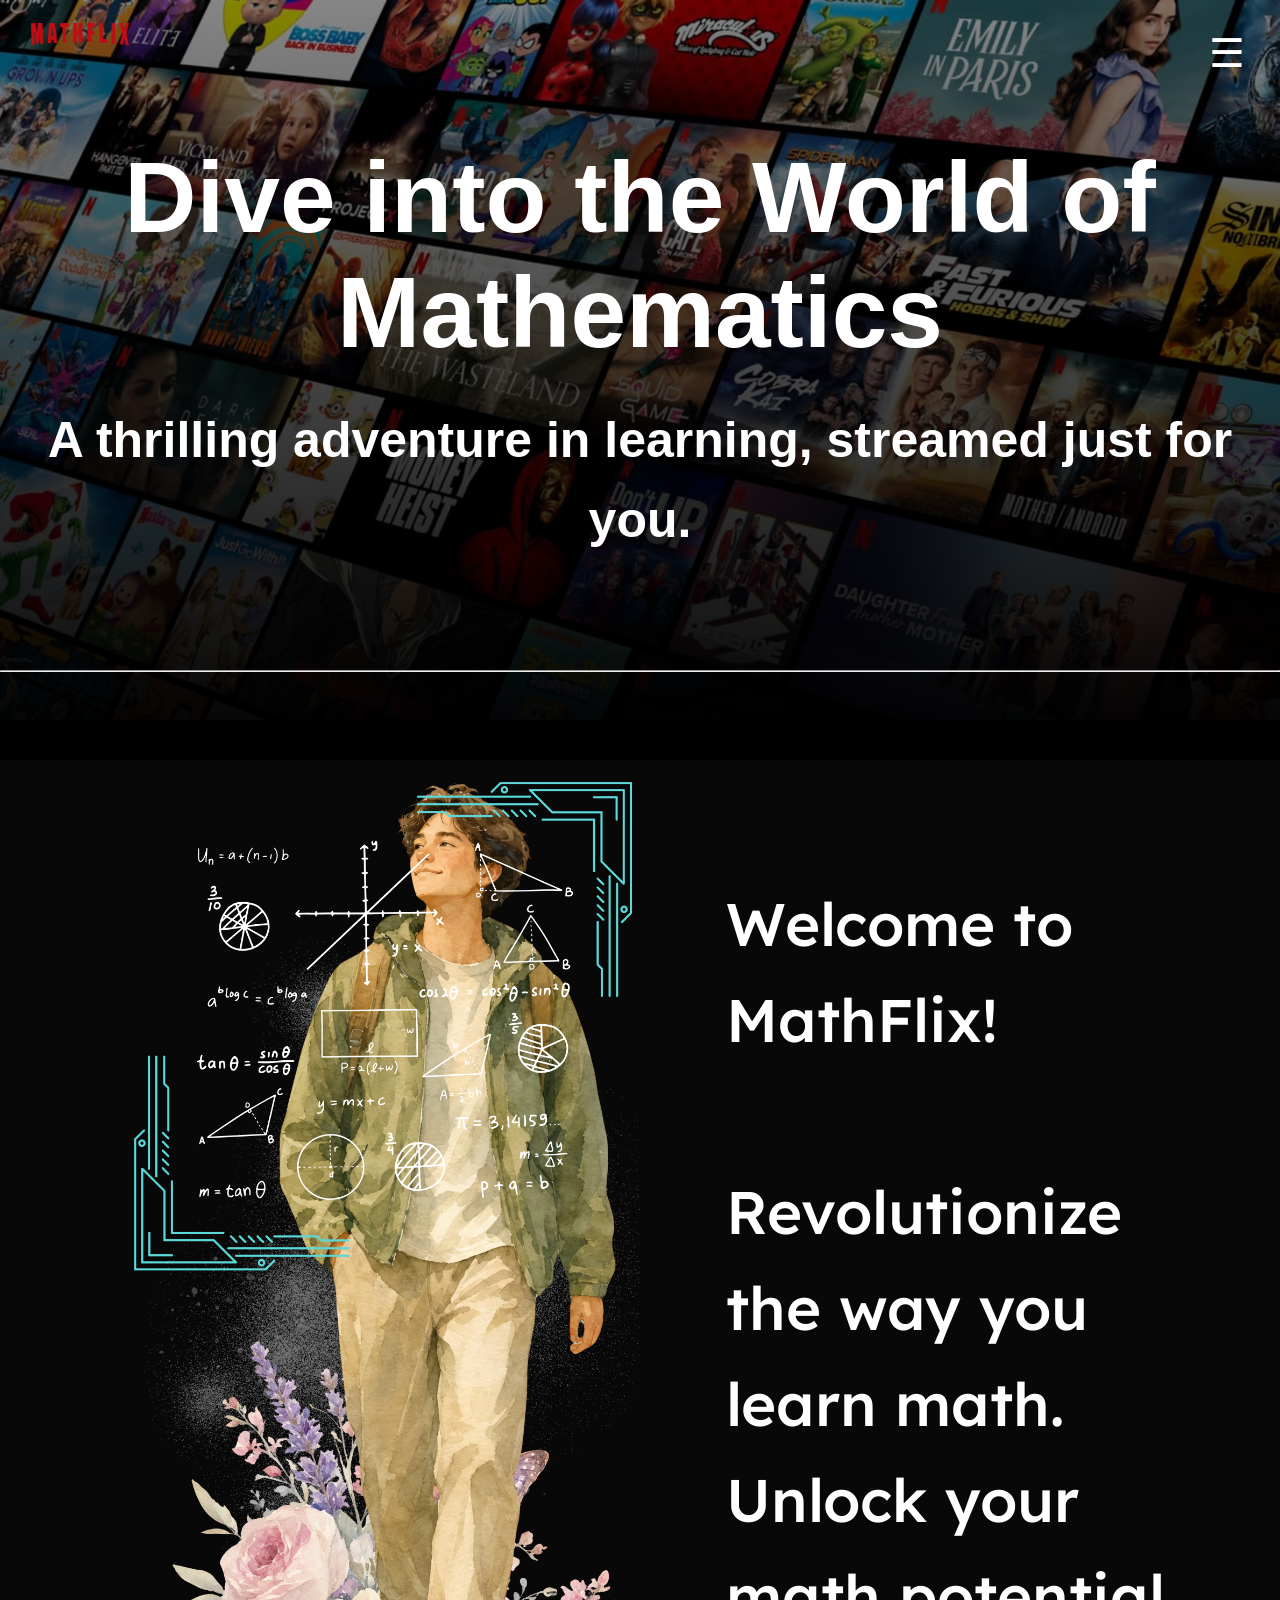
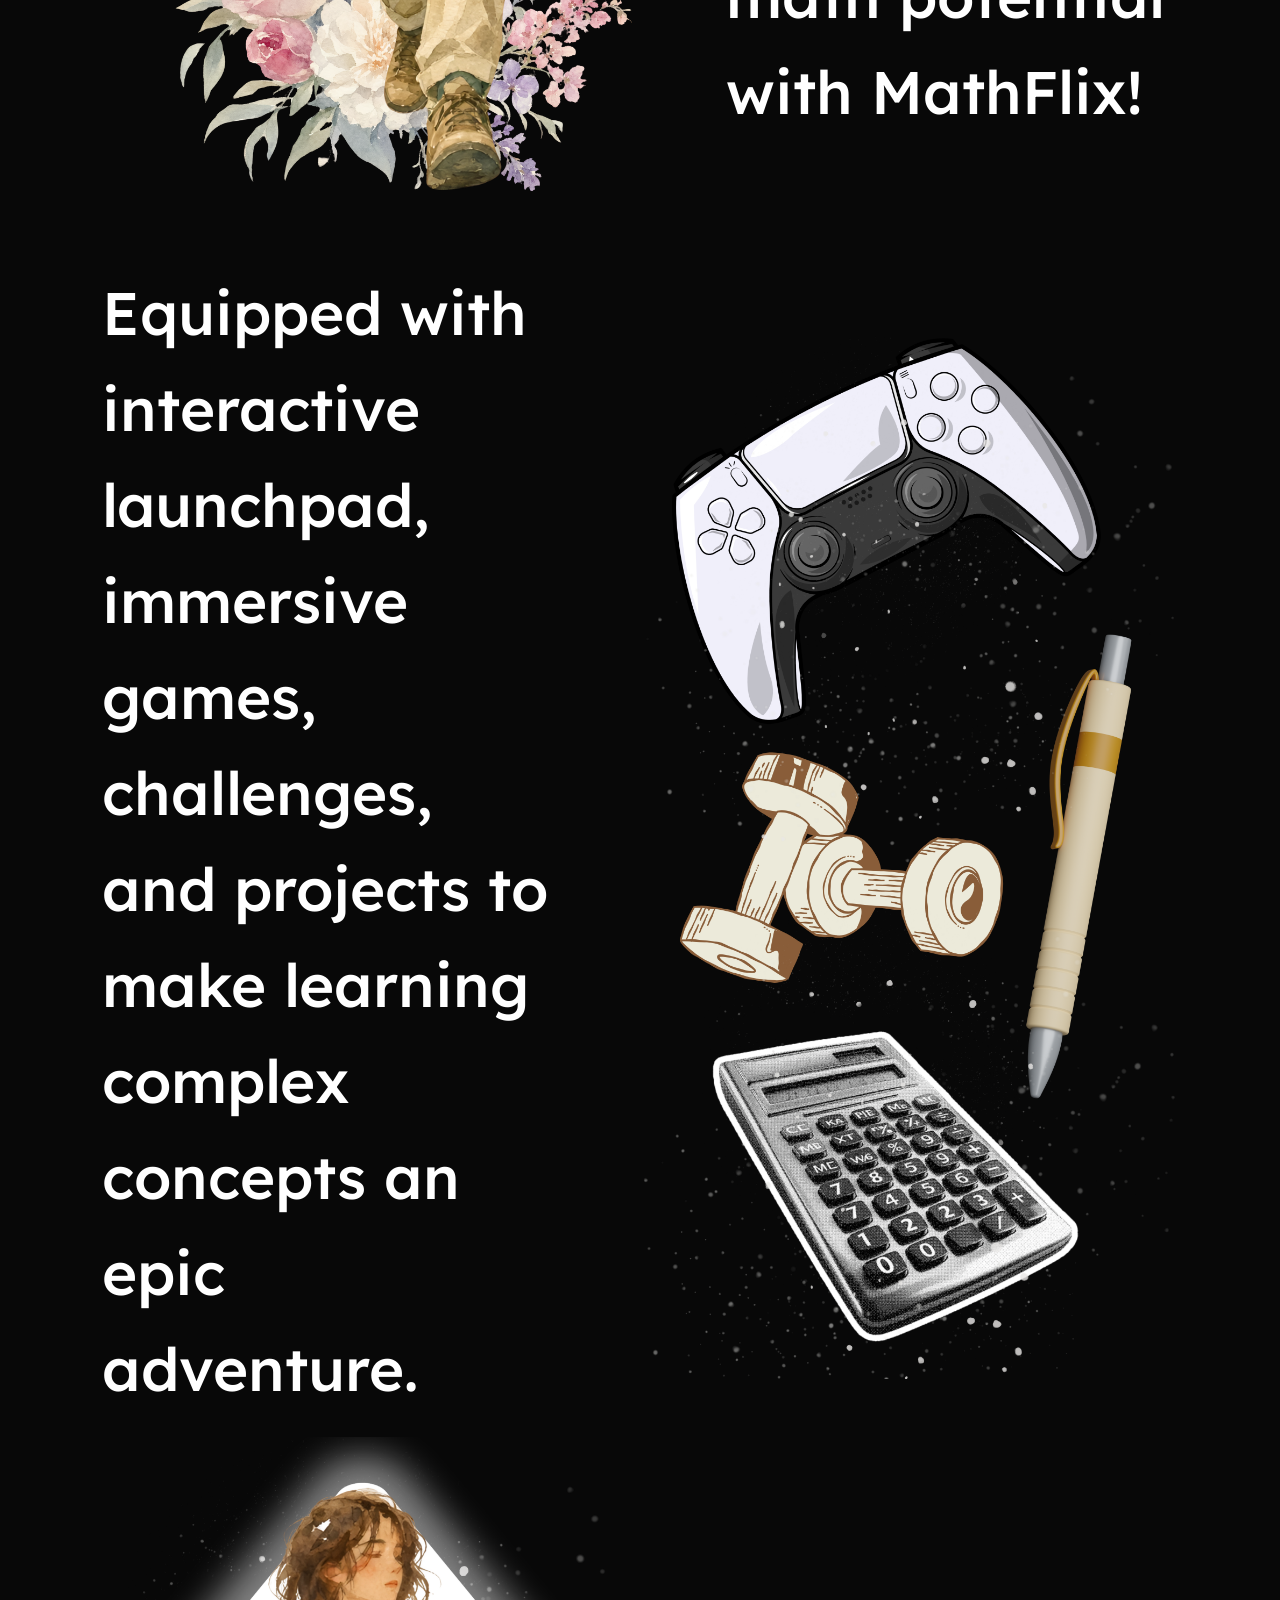
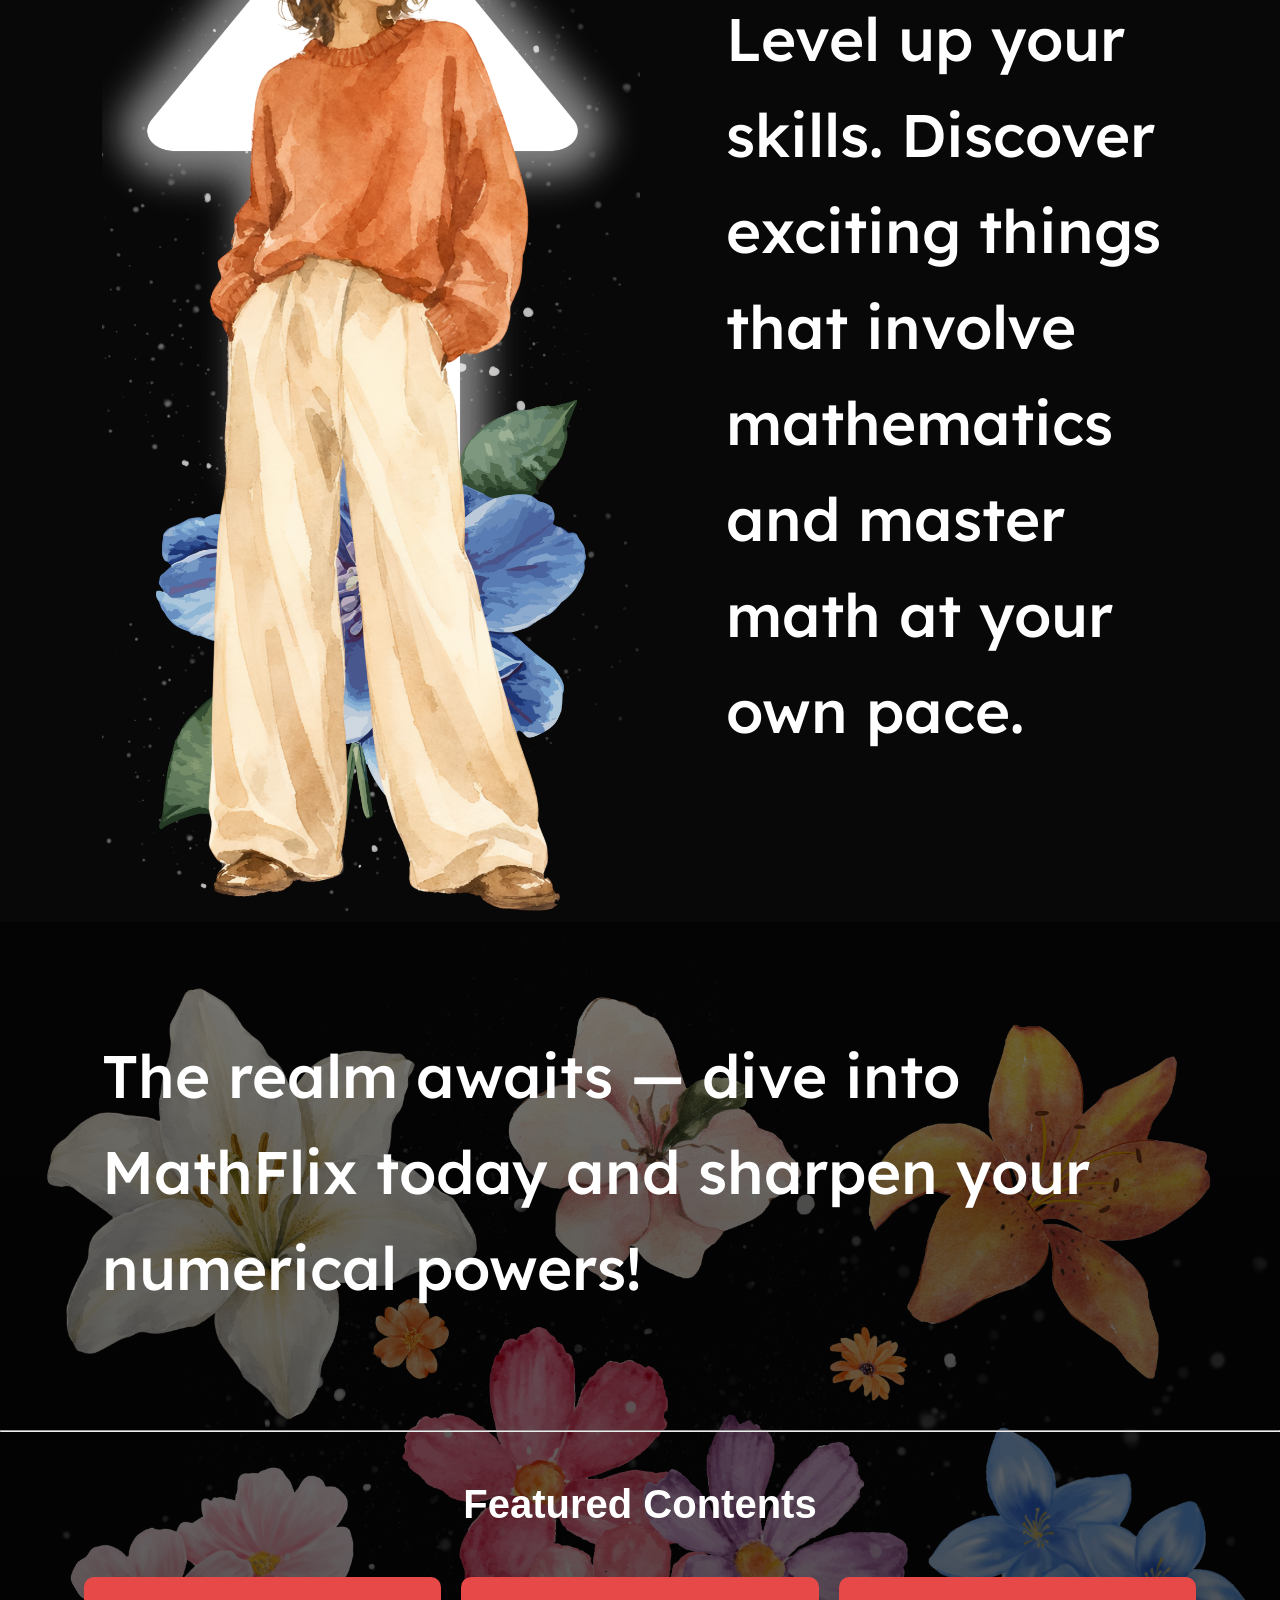
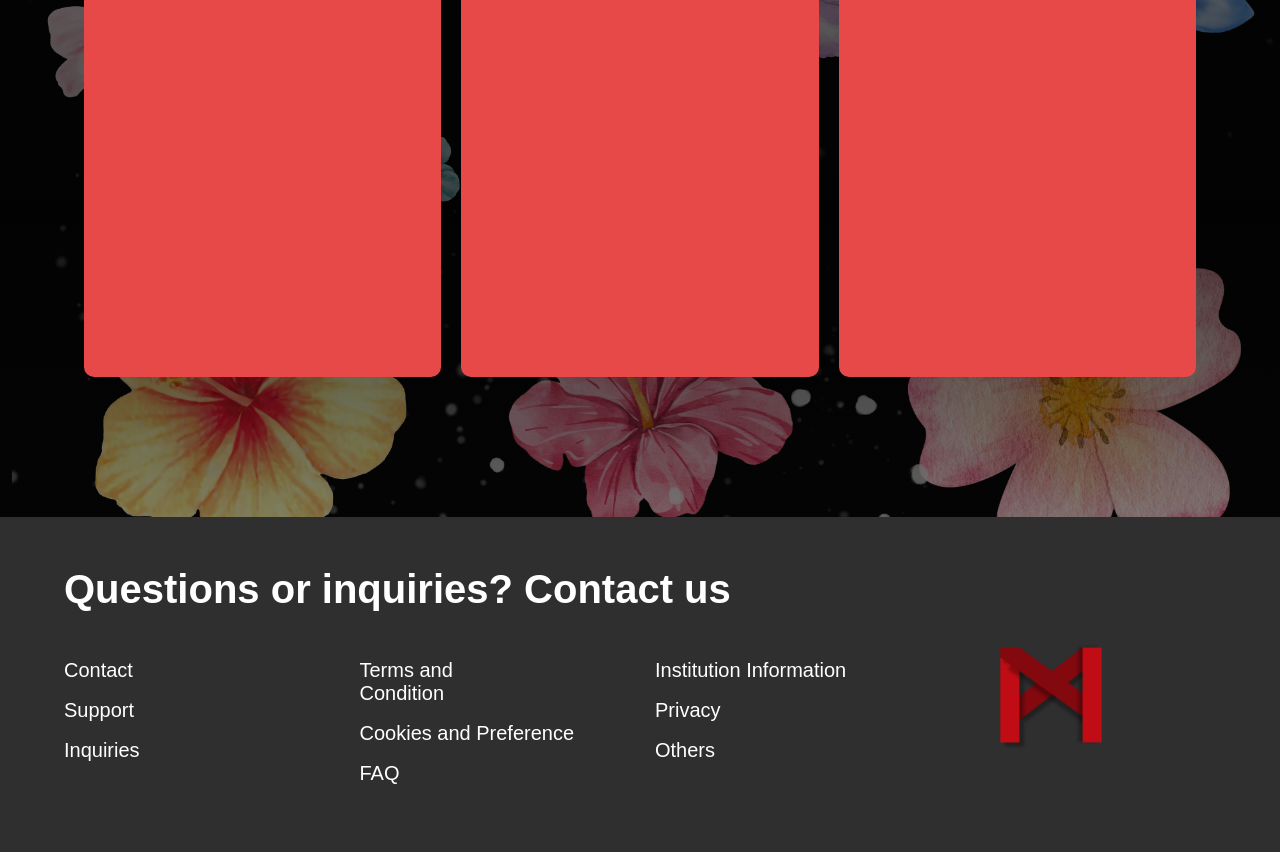
==== index.html @ 94549866 "Initial MathFlix website" ====
<!DOCTYPE html>
<html lang="en">

<head>
    <meta charset="UTF-8">
    <meta name="viewport" content="width=device-width, initial-scale=1.0">

    <link rel="stylesheet" href="index.css">
    <link rel="icon" type="image/png" href="favicon.png">

    <!-- Fonts -->
    <link href="https://fonts.googleapis.com/css2?family=Bebas+Neue&display=swap" rel="stylesheet">
    <link href="https://fonts.googleapis.com/css2?family=Lexend+Deca:wght@100..900&display=swap" rel="stylesheet">
    <title>MathFlix - Home</title>
</head>

<body>
    <section id="f1">
        <img id="logo" src="logo 2.png" alt="MathFlix Logo">
        <a href="#" id="menuButton">☰</a>
        <nav id="nav1">
            <ul>
                <li class="but1"><a class="a1" href="index.html">Home</a></li>
                <li class="but1"><a class="a1" href="catalog.html">Catalog</a></li>
                <li class="but1"><a class="a1" href="activity.html">Activities</a></li>
                <li class="but1"><a class="a1" href="games.html">Games</a></li>
                <li class="but1"><a class="a1" href="settings.html">Settings</a></li>
                <li class="but1"><a class="a1" href="about.html">About</a></li>
            </ul>
        </nav>

        <h2>Dive into the World of Mathematics</h2>
        <h4>
            A thrilling adventure in learning, streamed just for you.
        </h4>
        <br>
        <br>
        <br>
        <br>
        <hr>
    </section>
    <section id="introduction">

        <div class="intro-section intro-left">
            <div class="intro-image">
                <img src="h1.png" alt="Learning mathematics">
            </div>
            <div class="intro-text">
                <p class="p1">
                    Welcome to MathFlix!<br><br>
                    Revolutionize the way you learn math.
                    Unlock your math potential with MathFlix!
                </p>
            </div>
        </div>
        <div class="intro-section intro-right">
            <div class="intro-image">
                <img src="h2.png" alt="Interactive mathematics learning">
            </div>
            <div class="intro-text">
                <p class="p2">
                    Equipped with interactive launchpad,
                    immersive games, challenges, and projects to make
                    learning complex concepts an epic adventure.
                </p>
            </div>
        </div>
        <div class="intro-section intro-left">
            <div class="intro-image">
                <img src="h3.png" alt="Mathematics skills">
            </div>

            <div class="intro-text">
                <p class="p3">
                    Level up your skills. Discover exciting things that involve mathematics and master math
                    at your own pace.
                </p>
            </div>
        </div>
        <section id="lower">
        <div class="intro-section intro-right">
            <div class="intro-text">
                <p class="p4">
                    The realm awaits — dive into MathFlix today
                    and sharpen your numerical powers!
                </p>
            </div>
        </div>
    <hr>
    <section id="featured">
        <h2>Featured Contents</h2>
            <div class="featured-container">
                <div class="featured-card">
                    <div class="featured-image"></div>
                    <h3></h3>
                    <p></p>
                </div>
                <div class="featured-card">
                    <div class="featured-image"></div>
                    <h3></h3>
                    <p></p>
                </div>
                <div class="featured-card">
                    <div class="featured-image"></div>
                    <h3></h3>
                    <p></p>
                </div>
            </div>
        </section>
    </section>
    <section id="end">
        <div id="endpart">
            <h3>
                Questions or inquiries? Contact us
            </h3>
            <div class="e1">
                <ul>
                    <li>Contact</li>
                    <li>Support</li>
                    <li>Inquiries</li>
                </ul>
            </div>
            <div class="e2">
                <ul>
                    <li>Terms and <br>Condition</li>
                    <li>Cookies and Preference</li>
                    <li>FAQ</li>
                </ul>
            </div>
            <div class="e3">
                <ul>
                    <li>Institution Information</li>
                    <li>Privacy</li>
                    <li>Others</li>
                </ul>
            </div>
            <div class="e4">
                <img id="logoend" src="logo.png" alt="MathFlix Logo">
            </div>
        </div>
    </section>
    <script src="index.js"></script>
    </body>
</html>
---- index.css ----
body {
    margin: 0;
    padding:0;
    background: linear-gradient(
        to bottom,
        #080808,
        #000000
    );
}

#menuButton {
    position: fixed;
    top: 20px;
    right: 20px;

    z-index: 1000;

    font-size: 40px;
    text-decoration: none;

    padding: 10px 15px;
    border-radius: 8px;
    color: white;
    transition:0.1s ease-out;
}

#menuButton:hover {
    transform: scale(1.2);
    text-shadow: 0px 0px 10px rgba(231, 73, 73);
    cursor: pointer;
}

#nav1 {
    font-family: "inter", sans-serif;
    font-weight: bolder;
    font-size:20px;
    position: fixed;
    top: 0;
    right: 0;
    width: 350px;
    height: 100vh;
    background-color: rgb(15, 7, 131);

    transform: translateX(100%);
    transition: transform 0.2s ease-in-out;
}

#nav1.open {
    transform: translateX(0);
}

#nav1 ul {
    margin: 0;
    padding: 0;
    list-style: none;
    position: absolute;
    top: 80px;
    width: 100%;
}

#nav1 li {
    display:block;
}

#nav1 .a1 {
    display: block;
    padding: 15px 25px;
    margin-top:20px;

    color: white;
    text-decoration: none;

    transition: 0.2s;
}

#nav1 .a1:hover {
    background-color: rgb(121, 161, 221);
    color: white;
    cursor: pointer;
}

#f1 {
    margin: 0;
    background-image: 
        linear-gradient(rgba(0, 0, 0, 0.3), rgba(0, 0, 0, 1.0)),
        url("bg.png");

    background-size: 100% auto;
    background-position: center top;
    background-repeat: no-repeat;

    padding-bottom: 80px;
}

#logo {
    position: fixed;
    top: 20px;
    left: 30px;

    margin: 0;

    color: white;
    font-family: "Bebas Neue", sans-serif;
    font-size: 32px;
    font-weight: bold;

    letter-spacing: 5px;
    font-weight: normal;

    z-index: 1000;

    width:100px;
    height:30px;
}

#f1 h2 {
    margin: 0;
    padding-top: 140px;

    text-align: center;

    font-family: "Inter", sans-serif;
    color: white;
    font-size: 100px;
    font-weight: bold;
}

#f1 h4 {
    max-width: 1600px;
    margin: 20px auto;
    font-family: "Inter", sans-serif;
    text-align: center;

    color: white;
    font-size: 50px;
    line-height: 1.6;
    padding:10px;
    border-radius:10px;
}

#introduction {
    background: #080808;
    padding: 0;
}

.intro-section {
    width: 100%;
    min-height: 500px;

    margin: 0;
    padding: 10px 8%;

    display: flex;
    align-items: center;
    gap: 8%;

    box-sizing: border-box;
}

.intro-image {
    width: 50%;

    display:flex;
    justify-content:center;
    align-items:center;
    flex-shrink:0;
}

.intro-image img {
    max-width: 100%;
    max-height: 80%;

    width:auto;
    height:auto;

    display: block;
}

.intro-text {
    width: 100%;
}

.intro-text p {
    margin: 0;
    font-family: "lexend deca", sans-serif;
    color: white;
    font-size: 60px;
    font-weight: 500;
    line-height: 1.6;
}

.intro-right {
    flex-direction: row-reverse;
}

#m2 {
    padding: 100px 8%;
    background: #080808;
}

#lower {
    margin: 0;
    padding: 0 0 100px;

    background-image:
        linear-gradient(
            to bottom,
            rgba(0, 0, 0, 0.5) 0%,
            rgba(0, 0, 0, 0.6) 25%,
            rgba(0, 0, 0, 0.6) 50%,
            rgba(0, 0, 0, 0.7) 75%,
            rgba(0, 0, 0, 0.5) 100%
        ),
        url("bghome.png");
    background-size: cover;
    background-position: center top;
    background-repeat: no-repeat;
}

#featured {
    width: 90%;
    height: auto;
    margin: 40px auto;
}

#featured h2 {
    position:relative;
    top:10px;
    margin: 20px;
    font-family: "Inter", sans-serif;
    color: white;
    text-align: center;
    font-size: 40px;
    padding-bottom:20px;
    z-index:500;
}

.featured-container {
    display: flex;
    gap: 20px;
    margin-top:40px;
    padding: 0 20px;
}

.featured-card {
    flex: 1;
    min-height: 400px;
    border-radius: 10px;

    background-color: rgba(231, 73, 73);
    transition: 0.1s ease-in-out;
    padding: 0;
}

.featured-card:hover {
    box-shadow:0px 0px 10px #fd4235;
    transform: scale(1.02);
    cursor: pointer;
}

#end {
    background-color: #302f2f;
    color: white;
    padding: 50px 0;
    margin-top:0;
}

#endpart {
    width: 90%;
    margin: 0 auto;

    display: grid;
    grid-template-columns: repeat(4, 1fr);
    gap: 30px;
}

#endpart h3 {
    grid-column: 1 / -1;
    margin: 0;
    
    font-family: "Inter", sans-serif;
    font-size: 40px;
    font-weight: bold;
}

#endpart ul{
    list-style: none;
    margin: 0;
    padding: 0;
    font-family: "Inter", sans-serif;
    font-size:20px;
}

#endpart li {
    margin:17px auto;
}

#endpart li:hover{
    color:blue;
    cursor: pointer;
}

#logoend {
    width:200px;
    padding:0;
}
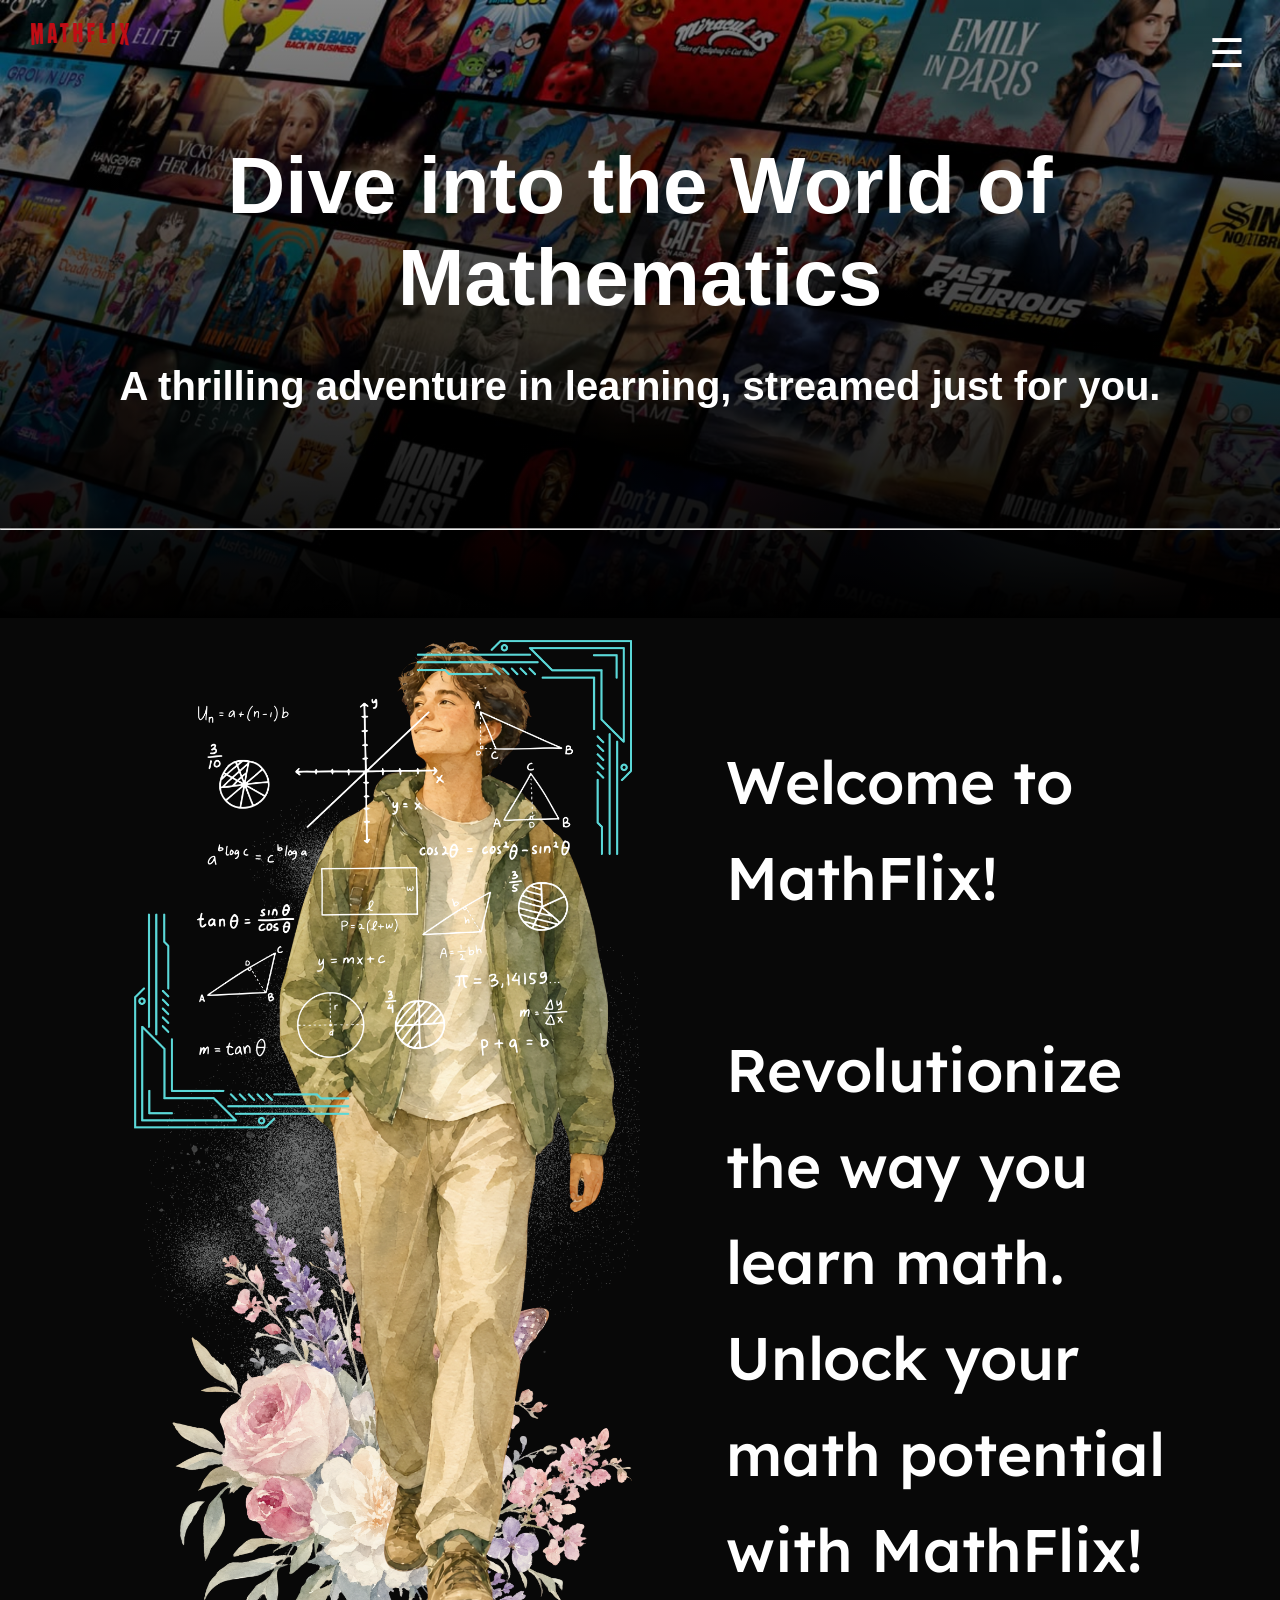
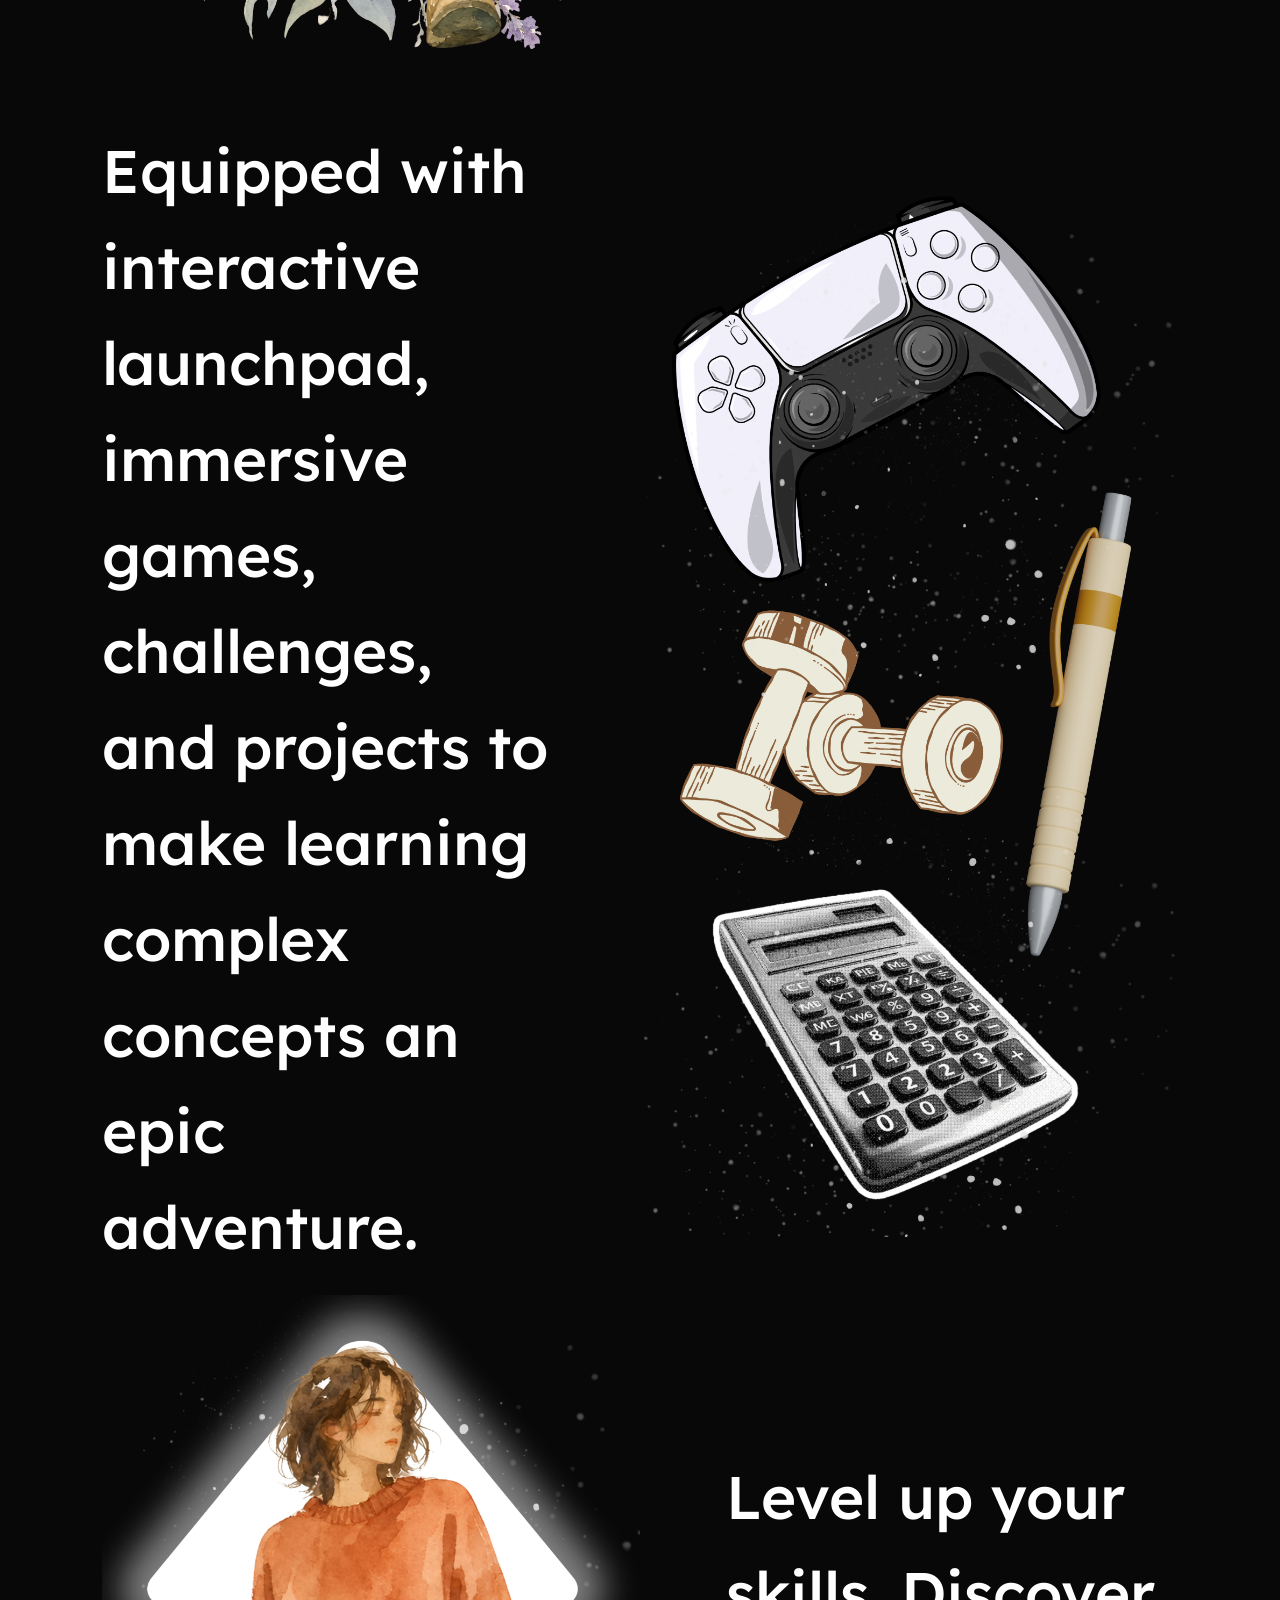
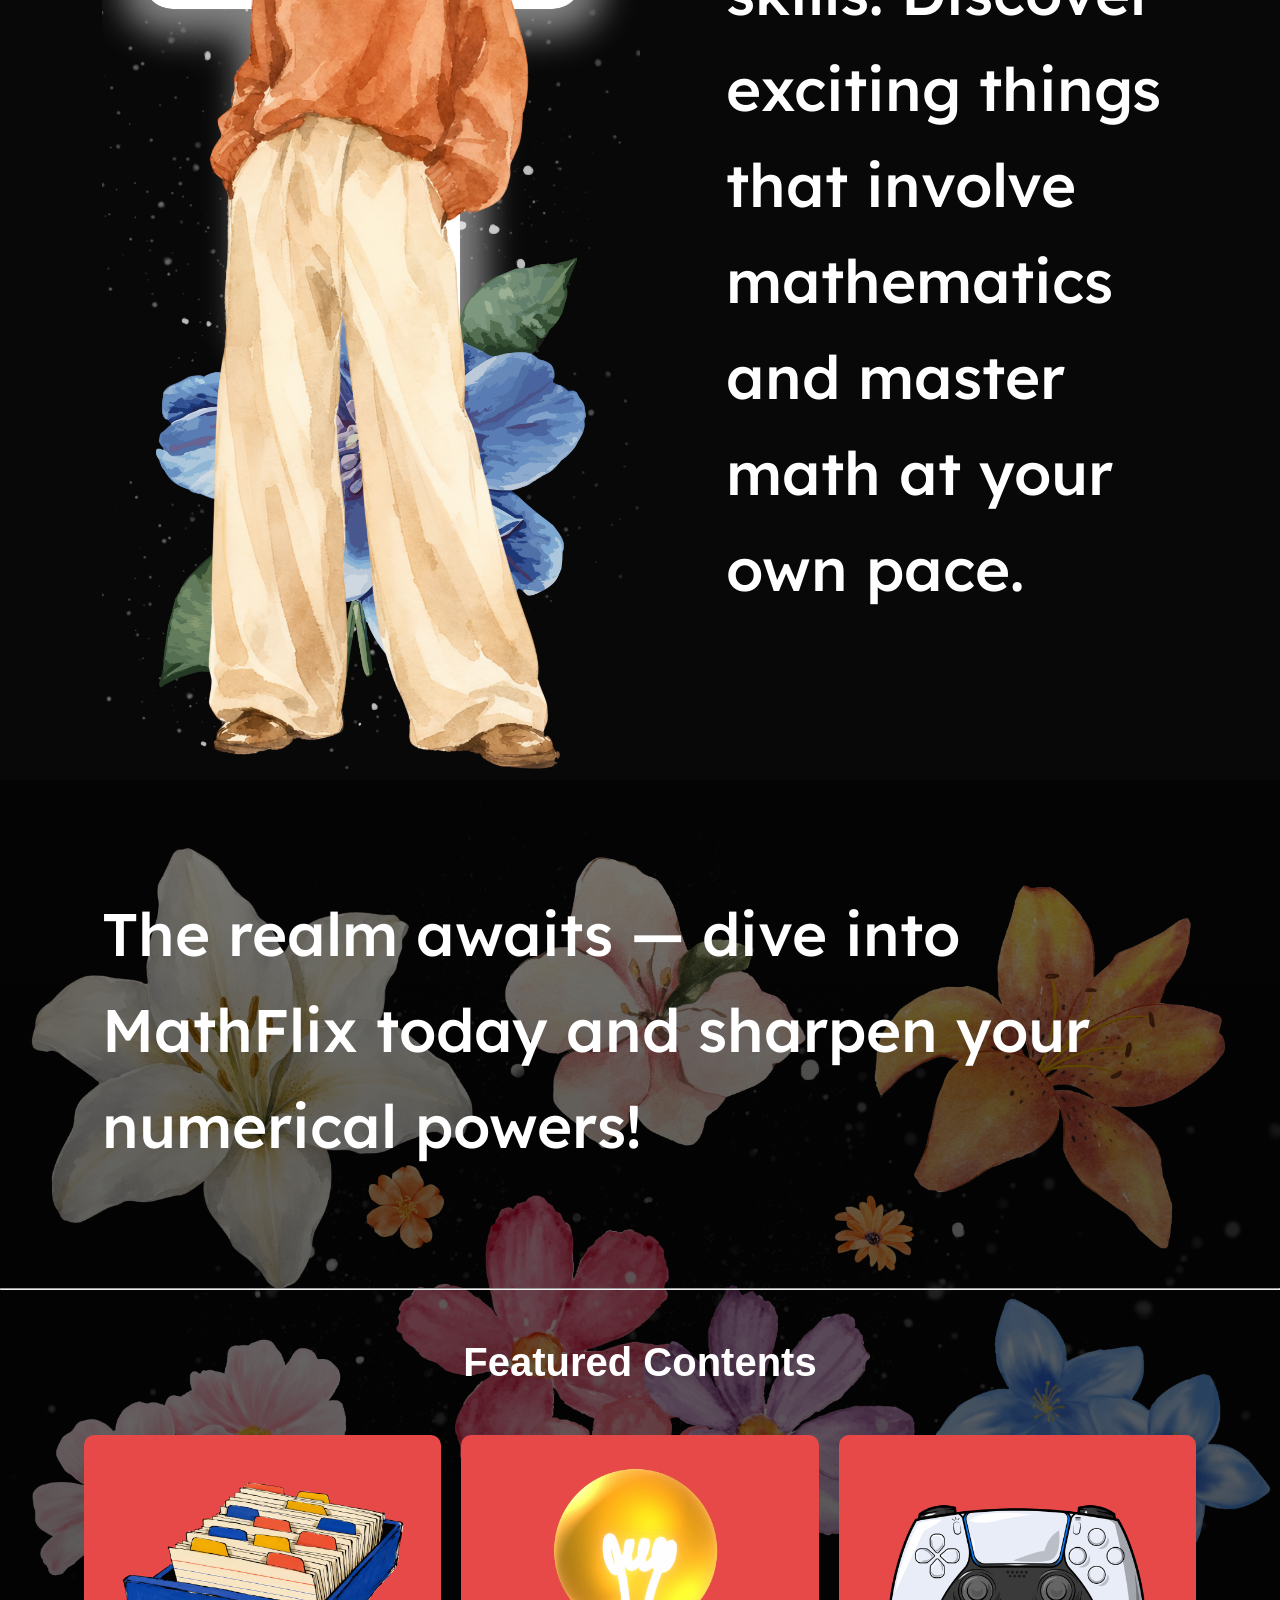
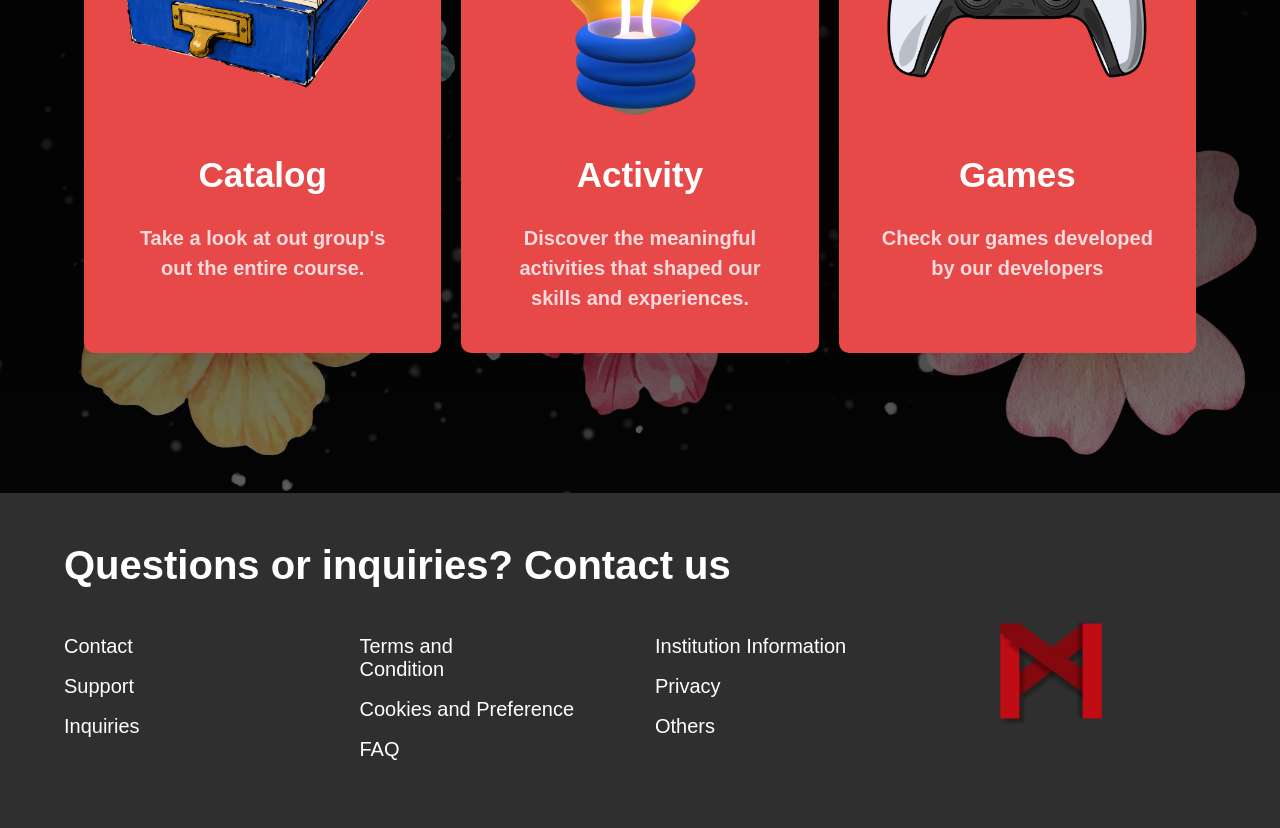
==== commit 28272cc5: "TEIM and Images" ====
--- a/index.html
+++ b/index.html
@@ -90,21 +90,21 @@
     <section id="featured">
         <h2>Featured Contents</h2>
             <div class="featured-container">
-                <div class="featured-card">
-                    <div class="featured-image"></div>
-                    <h3></h3>
-                    <p></p>
-                </div>
-                <div class="featured-card">
-                    <div class="featured-image"></div>
-                    <h3></h3>
-                    <p></p>
-                </div>
-                <div class="featured-card">
-                    <div class="featured-image"></div>
-                    <h3></h3>
-                    <p></p>
-                </div>
+                <a href="catalog.html" class="featured-card">
+                    <div class="featured-image"><img src="THomeF/13.png"></div>
+                    <h3>Catalog</h3>
+                    <p>Take a look at out group's out the entire course.</p>
+                </a>
+                <a href="activity.html" class="featured-card">
+                    <div class="featured-image"><img src="THomeF/14.png"></div>
+                    <h3>Activity</h3>
+                    <p>Discover the meaningful activities that shaped our skills and experiences.</p>
+                </a>
+                <a href="games.html" class="featured-card">
+                    <div class="featured-image"><img src="THomeF/15.png"></div>
+                    <h3>Games</h3>
+                    <p>Check our games developed by our developers</p>
+                </a>
             </div>
         </section>
     </section>
--- a/index.css
+++ b/index.css
@@ -84,7 +84,6 @@
     background-image: 
         linear-gradient(rgba(0, 0, 0, 0.3), rgba(0, 0, 0, 1.0)),
         url("bg.png");
-
     background-size: 100% auto;
     background-position: center top;
     background-repeat: no-repeat;
@@ -121,7 +120,7 @@
 
     font-family: "Inter", sans-serif;
     color: white;
-    font-size: 100px;
+    font-size: 80px;
     font-weight: bold;
 }
 
@@ -132,7 +131,7 @@
     text-align: center;
 
     color: white;
-    font-size: 50px;
+    font-size: 40px;
     line-height: 1.6;
     padding:10px;
     border-radius:10px;
@@ -246,10 +245,10 @@
     flex: 1;
     min-height: 400px;
     border-radius: 10px;
-
     background-color: rgba(231, 73, 73);
     transition: 0.1s ease-in-out;
     padding: 0;
+    text-decoration:none;
 }
 
 .featured-card:hover {
@@ -258,6 +257,43 @@
     cursor: pointer;
 }
 
+.featured-image {
+    width: 100%;
+    height: 300px;
+
+    display: flex;
+    align-items: center;
+    justify-content: center;
+}
+
+.featured-image img {
+    max-width: 100%;
+    max-height: 100%;
+    width: auto;
+    height: auto;
+    display: block;
+}
+
+.featured-card h3 {
+    margin: 20px 20px 8px;
+    font-family: "Inter", sans-serif;
+    font-size: 35px;
+    font-weight:bolder;
+    color: white;
+    text-align:center;
+}
+
+.featured-card p {
+    margin: 0 20px 20px;
+    padding:20px;
+    font-family: "Inter", sans-serif;
+    font-size: 20px;
+    font-weight:bold;
+    line-height: 1.5;
+    color: rgba(255, 255, 255, 0.8);
+    text-align:center;
+}
+
 #end {
     background-color: #302f2f;
     color: white;
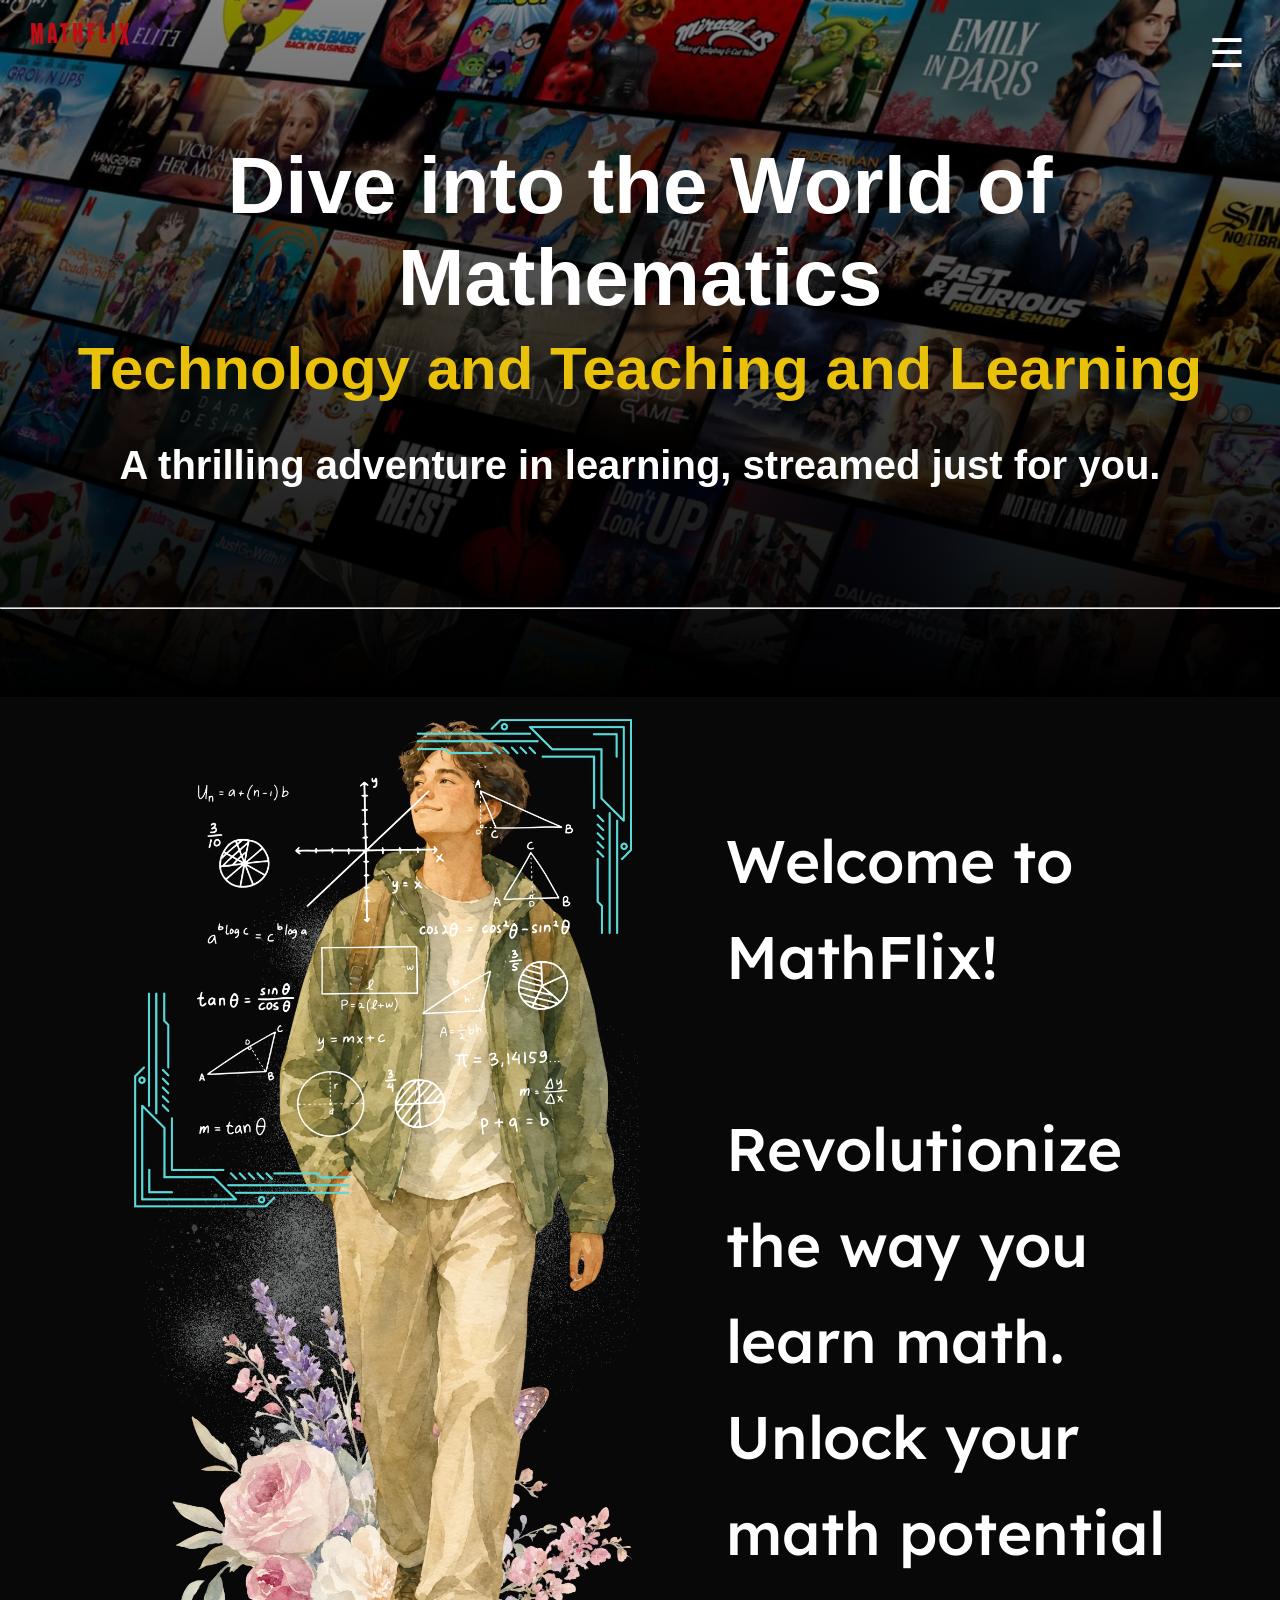
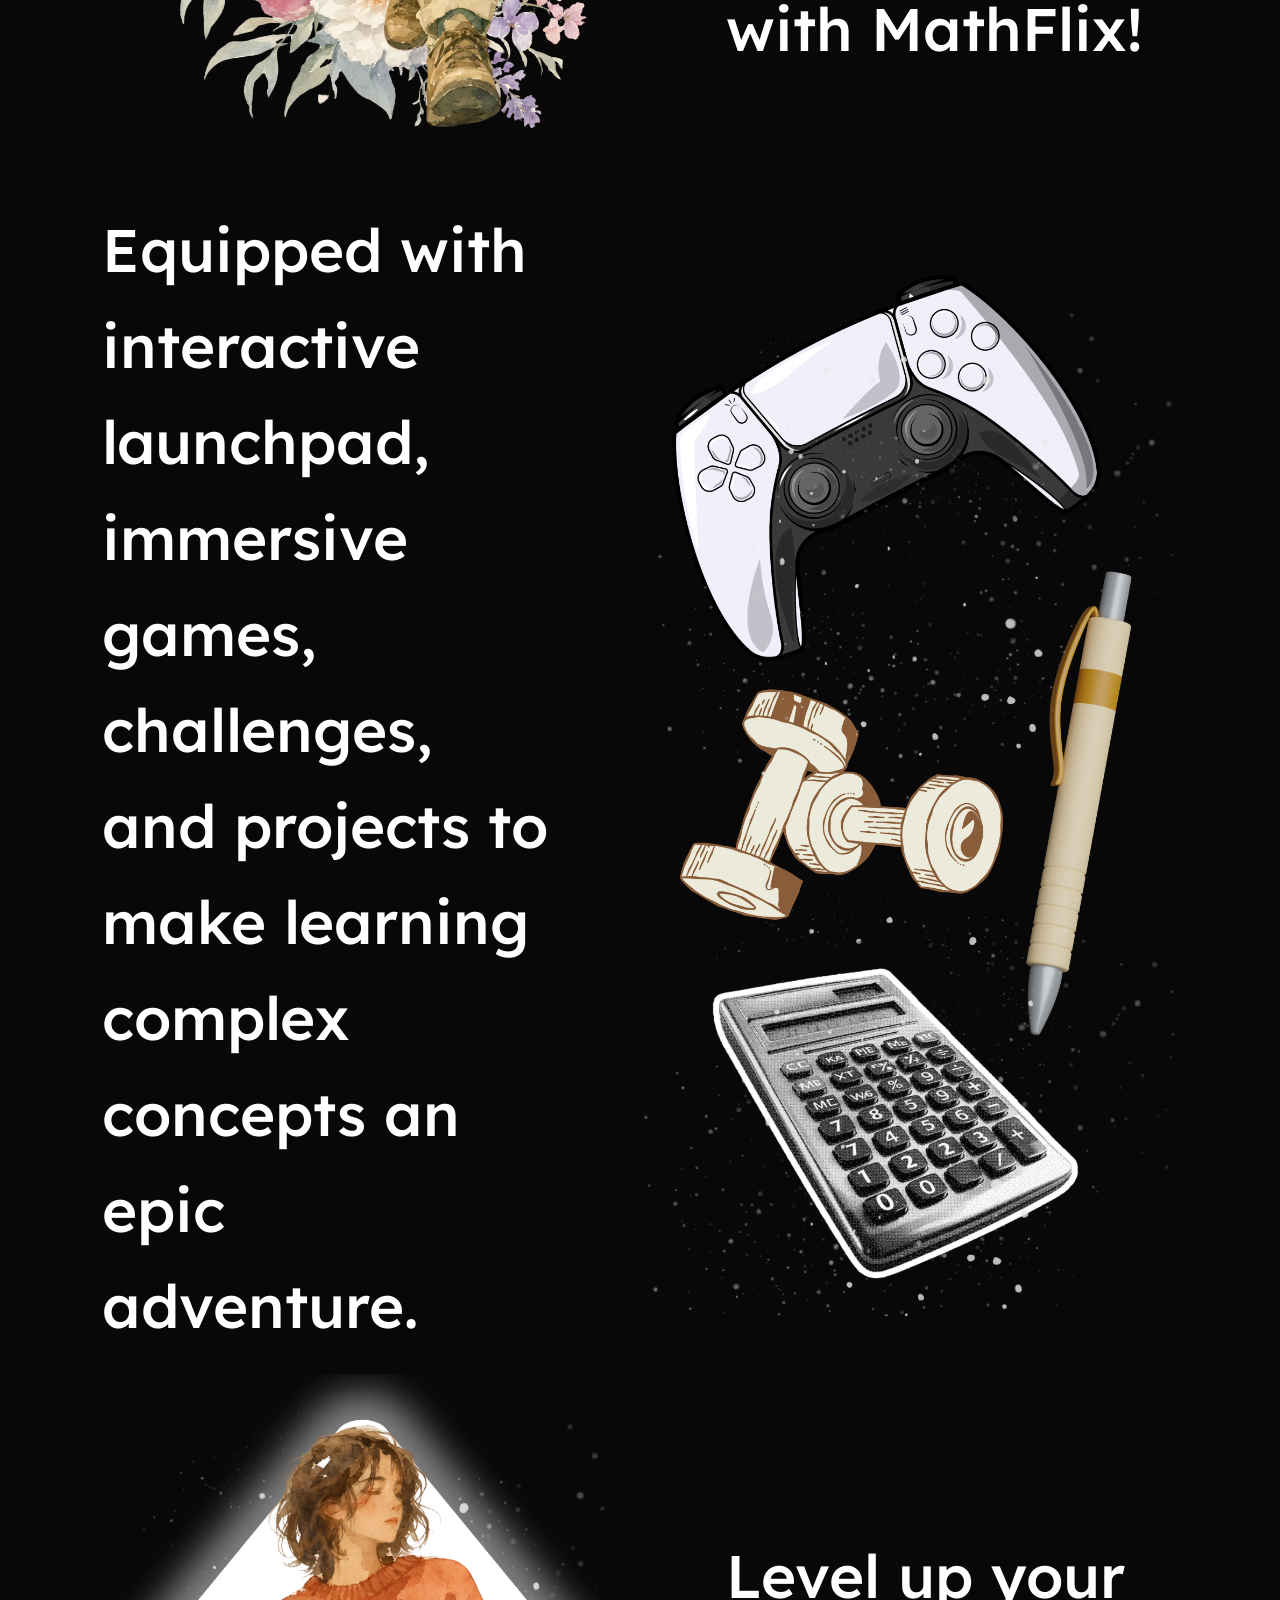
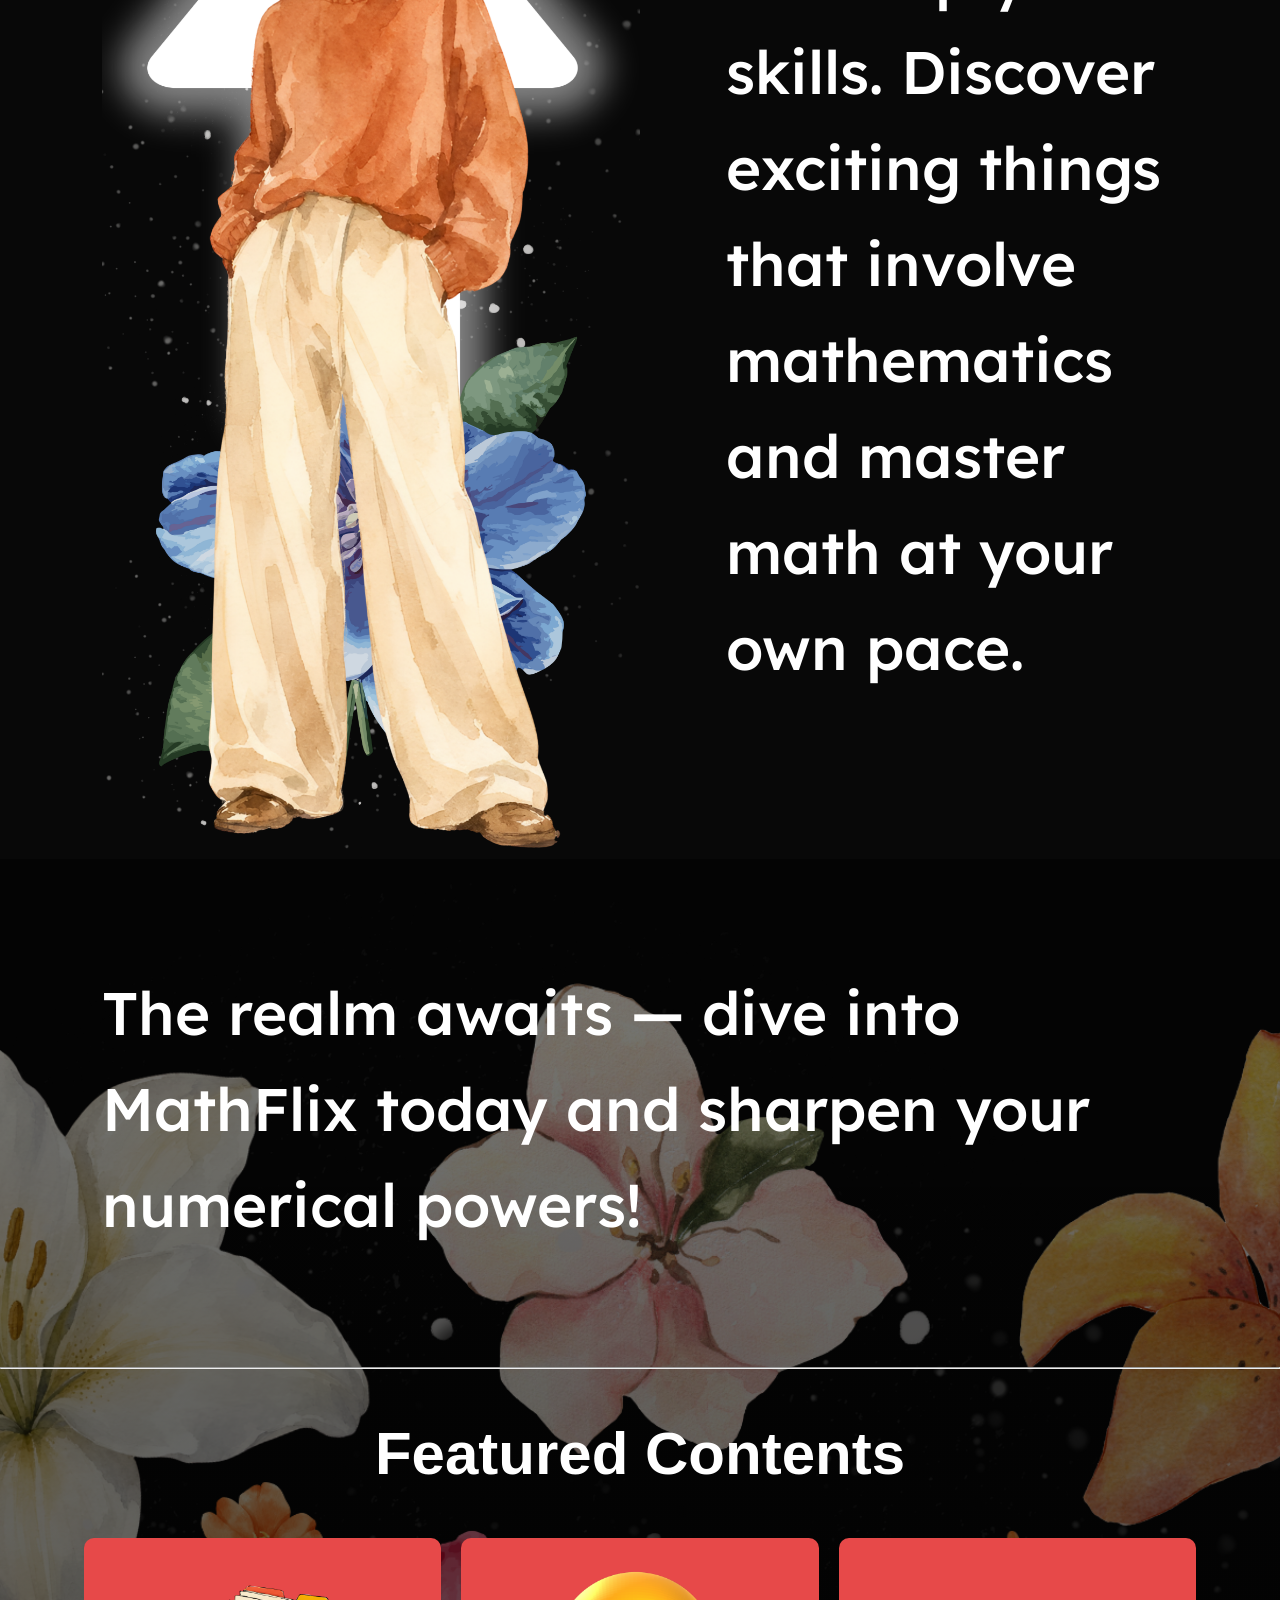
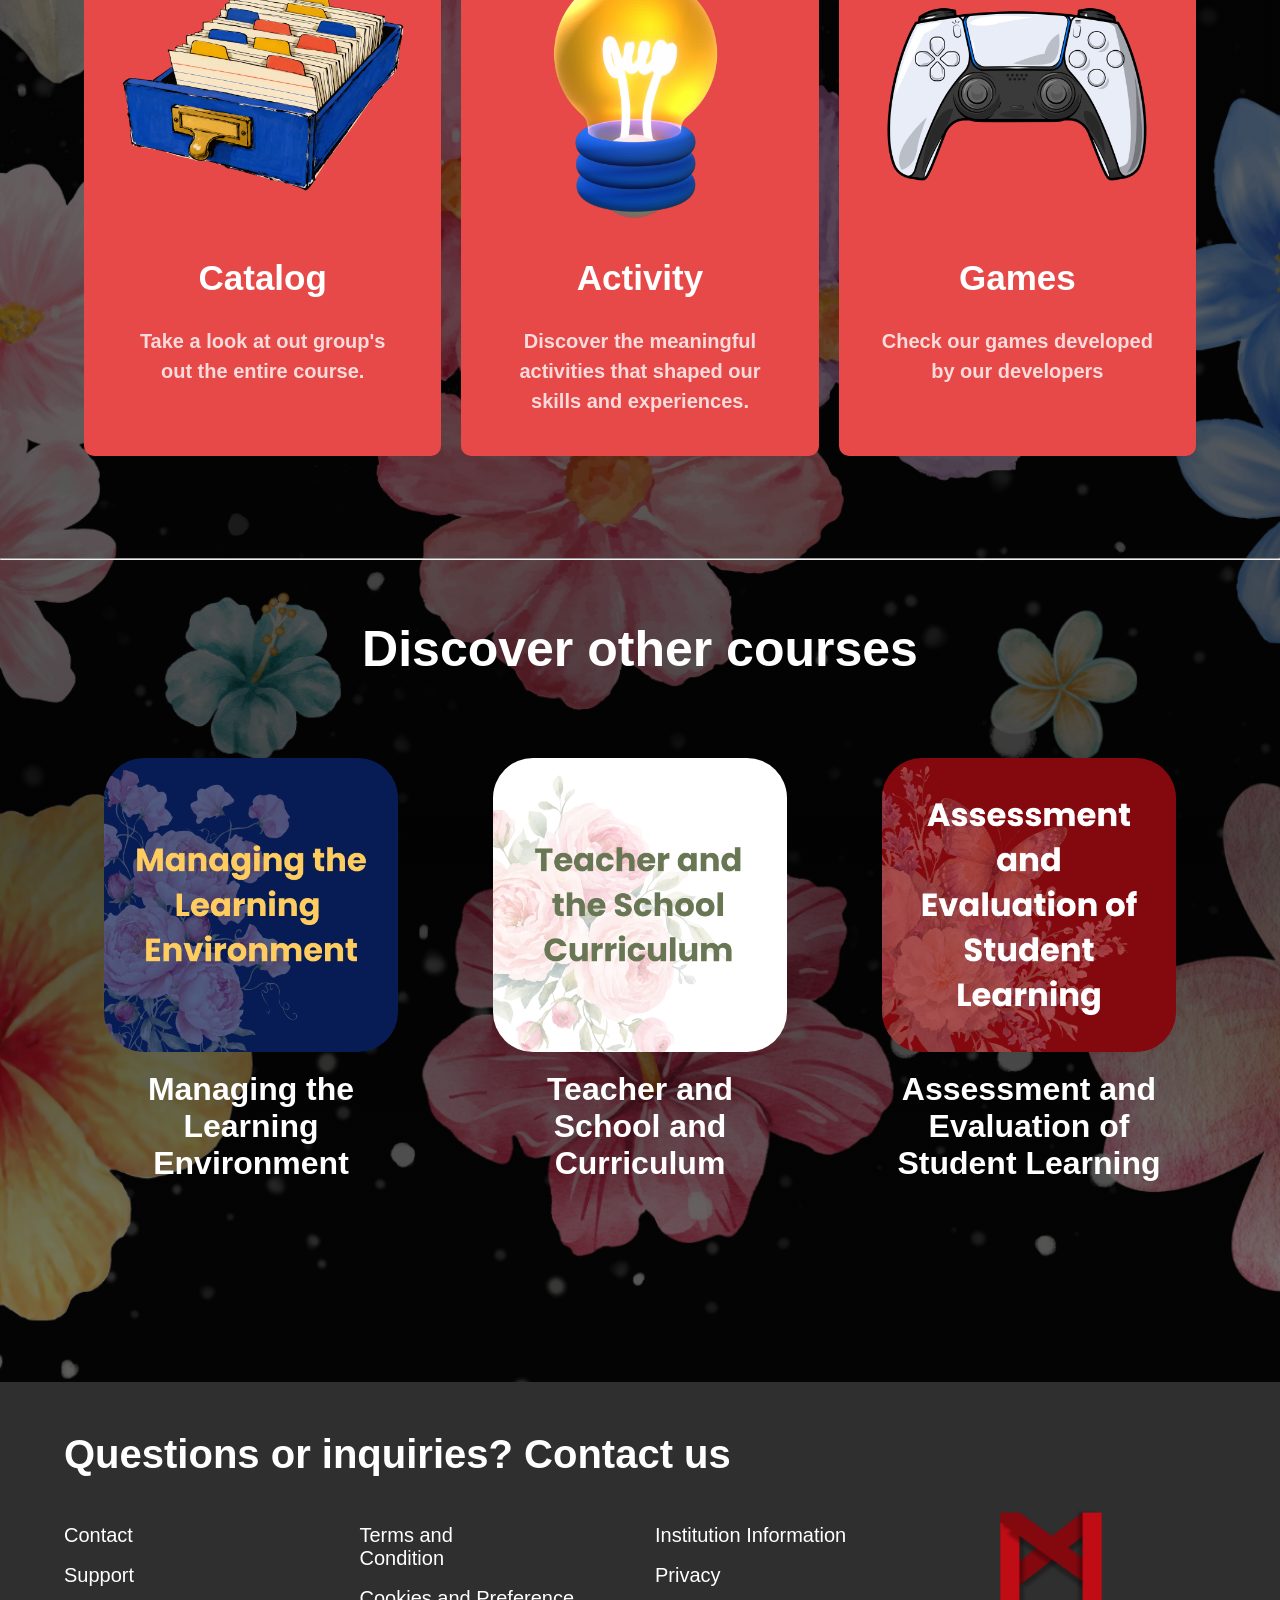
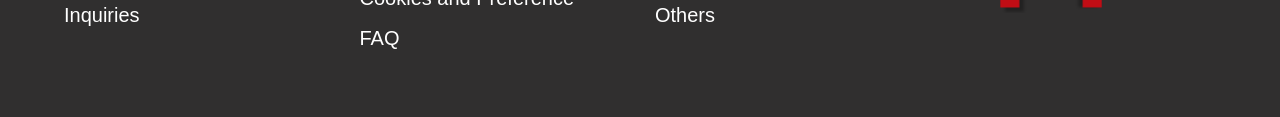
==== commit a322f61c: "Update Website" ====
--- a/index.html
+++ b/index.html
@@ -5,7 +5,7 @@
     <meta charset="UTF-8">
     <meta name="viewport" content="width=device-width, initial-scale=1.0">
 
-    <link rel="stylesheet" href="index.css">
+    <link rel="stylesheet" href="Cascade/index.css">
     <link rel="icon" type="image/png" href="favicon.png">
 
     <!-- Fonts -->
@@ -30,6 +30,7 @@
         </nav>
 
         <h2>Dive into the World of Mathematics</h2>
+        <h3>Technology and Teaching and Learning</h3>
         <h4>
             A thrilling adventure in learning, streamed just for you.
         </h4>
@@ -43,7 +44,7 @@
 
         <div class="intro-section intro-left">
             <div class="intro-image">
-                <img src="h1.png" alt="Learning mathematics">
+                <img src="background/h1.png" alt="Learning mathematics">
             </div>
             <div class="intro-text">
                 <p class="p1">
@@ -55,7 +56,7 @@
         </div>
         <div class="intro-section intro-right">
             <div class="intro-image">
-                <img src="h2.png" alt="Interactive mathematics learning">
+                <img src="background/h2.png" alt="Interactive mathematics learning">
             </div>
             <div class="intro-text">
                 <p class="p2">
@@ -67,7 +68,7 @@
         </div>
         <div class="intro-section intro-left">
             <div class="intro-image">
-                <img src="h3.png" alt="Mathematics skills">
+                <img src="background/h3.png" alt="Mathematics skills">
             </div>
 
             <div class="intro-text">
@@ -107,6 +108,27 @@
                 </a>
             </div>
         </section>
+        <br>
+        <br>
+        <br>
+        <hr>
+        <section id="courses">
+            <h3>Discover other courses</h3>
+            <div class="course-container">
+                <a href="#" class="course-card">
+                    <div class="course-image"><img src="CP/17.png"></div>
+                    <h4>Managing the Learning Environment</h4>
+                </a>
+                <a href="#" class="course-card">
+                    <div class="course-image"><img src="CP/18.png"></div>
+                    <h4>Teacher and School and Curriculum</h4>
+                </a>
+                <a href="#" class="course-card">
+                    <div class="course-image"><img src="CP/19.png"></div>
+                    <h4>Assessment and Evaluation of Student Learning</h4>
+                </a>
+            </div>
+        </section>
     </section>
     <section id="end">
         <div id="endpart">
@@ -139,6 +161,6 @@
             </div>
         </div>
     </section>
-    <script src="index.js"></script>
+    <script src="/java/index.js"></script>
     </body>
 </html>
--- a/Cascade/index.css
+++ b/Cascade/index.css
@@ -0,0 +1,413 @@
+body {
+    margin: 0;
+    padding:0;
+    background: linear-gradient(
+        to bottom,
+        #080808,
+        #000000
+    );
+}
+
+#menuButton {
+    position: fixed;
+    top: 20px;
+    right: 20px;
+
+    z-index: 1000;
+
+    font-size: 40px;
+    text-decoration: none;
+
+    padding: 10px 15px;
+    border-radius: 8px;
+    color: white;
+    transition:0.1s ease-out;
+}
+
+#menuButton:hover {
+    transform: scale(1.2);
+    text-shadow: 0px 0px 10px rgba(231, 73, 73);
+    cursor: pointer;
+}
+
+#nav1 {
+    font-family: "inter", sans-serif;
+    font-weight: bolder;
+    font-size:20px;
+    position: fixed;
+    top: 0;
+    right: 0;
+    width: 350px;
+    height: 100vh;
+    background-color: rgb(153, 8, 32);
+
+    transform: translateX(100%);
+    transition: transform 0.2s ease-in-out;
+}
+
+#nav1.open {
+    transform: translateX(0);
+}
+
+#nav1 ul {
+    margin: 0;
+    padding: 0;
+    list-style: none;
+    position: absolute;
+    top: 80px;
+    width: 100%;
+}
+
+#nav1 li {
+    display:block;
+}
+
+#nav1 .a1 {
+    display: block;
+    padding: 15px 25px;
+    margin-top:20px;
+
+    color: white;
+    text-decoration: none;
+
+    transition: 0.2s;
+}
+
+#nav1 .a1:hover {
+    background-color: rgb(121, 161, 221);
+    color: white;
+    cursor: pointer;
+}
+
+#f1 {
+    margin: 0;
+    background-image: 
+        linear-gradient(rgba(0, 0, 0, 0.3), rgba(0, 0, 0, 1.0)),
+        url("/background/bg.png");
+    background-size: 100% auto;
+    background-position: center top;
+    background-repeat: no-repeat;
+
+    padding-bottom: 80px;
+}
+
+#logo {
+    position: fixed;
+    top: 20px;
+    left: 30px;
+
+    margin: 0;
+
+    color: white;
+    font-family: "Bebas Neue", sans-serif;
+    font-size: 32px;
+    font-weight: bold;
+
+    letter-spacing: 5px;
+    font-weight: normal;
+
+    z-index: 1000;
+
+    width:100px;
+    height:30px;
+}
+
+#f1 h2 {
+    margin: 0;
+    padding-top: 140px;
+
+    text-align: center;
+
+    font-family: "Inter", sans-serif;
+    color: white;
+    font-size: 80px;
+    font-weight: bold;
+}
+
+#f1 h3 {
+    margin: 0;
+    padding-top: 10px;
+
+    text-align: center;
+
+    font-family: "Inter", sans-serif;
+    color: rgb(233, 192, 10);
+    font-size: 60px;
+    font-weight: bold;
+}
+
+#f1 h4 {
+    max-width: 1600px;
+    margin: 20px auto;
+    font-family: "Inter", sans-serif;
+    text-align: center;
+
+    color: white;
+    font-size: 40px;
+    line-height: 1.6;
+    padding:10px;
+    border-radius:10px;
+}
+
+#introduction {
+    background: #080808;
+    padding: 0;
+}
+
+.intro-section {
+    width: 100%;
+    min-height: 500px;
+
+    margin: 0;
+    padding: 10px 8%;
+
+    display: flex;
+    align-items: center;
+    gap: 8%;
+
+    box-sizing: border-box;
+}
+
+.intro-image {
+    width: 50%;
+
+    display:flex;
+    justify-content:center;
+    align-items:center;
+    flex-shrink:0;
+}
+
+.intro-image img {
+    max-width: 100%;
+    max-height: 80%;
+
+    width:auto;
+    height:auto;
+
+    display: block;
+}
+
+.intro-text {
+    width: 100%;
+}
+
+.intro-text p {
+    margin: 0;
+    font-family: "lexend deca", sans-serif;
+    color: white;
+    font-size: 60px;
+    font-weight: 500;
+    line-height: 1.6;
+}
+
+.intro-right {
+    flex-direction: row-reverse;
+}
+
+#m2 {
+    padding: 100px 8%;
+    background: #080808;
+}
+
+#lower {
+    margin: 0;
+    padding: 0 0 100px;
+
+    background-image:
+        linear-gradient(
+            to bottom,
+            rgba(0, 0, 0, 0.5) 0%,
+            rgba(0, 0, 0, 0.6) 25%,
+            rgba(0, 0, 0, 0.6) 50%,
+            rgba(0, 0, 0, 0.7) 75%,
+            rgba(0, 0, 0, 0.5) 100%
+        ),
+        url("/background/bghome.png");
+    background-size: cover;
+    background-position: center top;
+    background-repeat: no-repeat;
+}
+
+#featured {
+    width: 90%;
+    height: auto;
+    margin: 40px auto;
+}
+
+#featured h2 {
+    position:relative;
+    top:10px;
+    margin: 20px;
+    font-family: "Inter", sans-serif;
+    color: white;
+    text-align: center;
+    font-size: 60px;
+    padding-bottom:20px;
+    z-index:500;
+}
+
+.featured-container {
+    display: flex;
+    gap: 20px;
+    margin-top:40px;
+    padding: 0 20px;
+}
+
+.featured-card {
+    flex: 1;
+    min-height: 400px;
+    border-radius: 10px;
+    background-color: rgba(231, 73, 73);
+    transition: 0.1s ease-in-out;
+    padding: 0;
+    text-decoration:none;
+}
+
+.featured-card:hover {
+    box-shadow:0px 0px 10px #fd4235;
+    transform: scale(1.02);
+    cursor: pointer;
+}
+
+.featured-image {
+    width: 100%;
+    height: 300px;
+
+    display: flex;
+    align-items: center;
+    justify-content: center;
+}
+
+.featured-image img {
+    max-width: 100%;
+    max-height: 100%;
+    width: auto;
+    height: auto;
+    display: block;
+}
+
+.featured-card h3 {
+    margin: 20px 20px 8px;
+    font-family: "Inter", sans-serif;
+    font-size: 35px;
+    font-weight:bolder;
+    color: white;
+    text-align:center;
+}
+
+.featured-card p {
+    margin: 0 20px 20px;
+    padding:20px;
+    font-family: "Inter", sans-serif;
+    font-size: 20px;
+    font-weight:bold;
+    line-height: 1.5;
+    color: rgba(255, 255, 255, 0.8);
+    text-align:center;
+}
+
+#courses {
+    width: 90%;
+    margin: 60px auto;
+}
+
+#courses h3 {
+    margin: 20px;
+    padding-bottom: 20px;
+    font-family: "Inter", sans-serif;
+    color: white;
+    text-align: center;
+    font-size: 50px;
+}
+
+.course-container {
+    display:flex;
+    justify-content:center;
+    gap:15px;
+}
+
+.course-card {
+    flex: 1;
+    min-width:2px;
+    text-decoration: none;
+    color: white;
+    transition: 0.1s ease-in-out;
+    border-radius:50px;
+    padding:40px;
+}
+
+.course-card:hover {
+    transform:scale(1.03);
+    box-shadow:0px 0px 30px rgb(253, 253, 253);
+    background-color:rgba(94, 89, 89, 0.3);
+}
+
+.course-image {
+    width:100%;
+}
+
+.course-image img {
+    width: 100%;
+    height: auto;
+    border-radius: 40px;
+    transition:0.1s ease-in-out;
+}
+
+.course-image img:hover {
+    transform:scale(1.03);
+    border-radius:100px;
+}
+
+.course-card h4 {
+    margin: 15px 0 0;
+    font-family: "Inter", sans-serif;
+    font-size: 200%;
+    text-align: center;
+}
+
+#end {
+    background-color: #302f2f;
+    color: white;
+    padding: 50px 0;
+    margin-top:0;
+}
+
+#endpart {
+    width: 90%;
+    margin: 0 auto;
+
+    display: grid;
+    grid-template-columns: repeat(4, 1fr);
+    gap: 30px;
+}
+
+#endpart h3 {
+    grid-column: 1 / -1;
+    margin: 0;
+    
+    font-family: "Inter", sans-serif;
+    font-size: 40px;
+    font-weight: bold;
+}
+
+#endpart ul{
+    list-style: none;
+    margin: 0;
+    padding: 0;
+    font-family: "Inter", sans-serif;
+    font-size:20px;
+}
+
+#endpart li {
+    margin:17px auto;
+}
+
+#endpart li:hover{
+    color:blue;
+    cursor: pointer;
+}
+
+#logoend {
+    width:200px;
+    padding:0;
+}
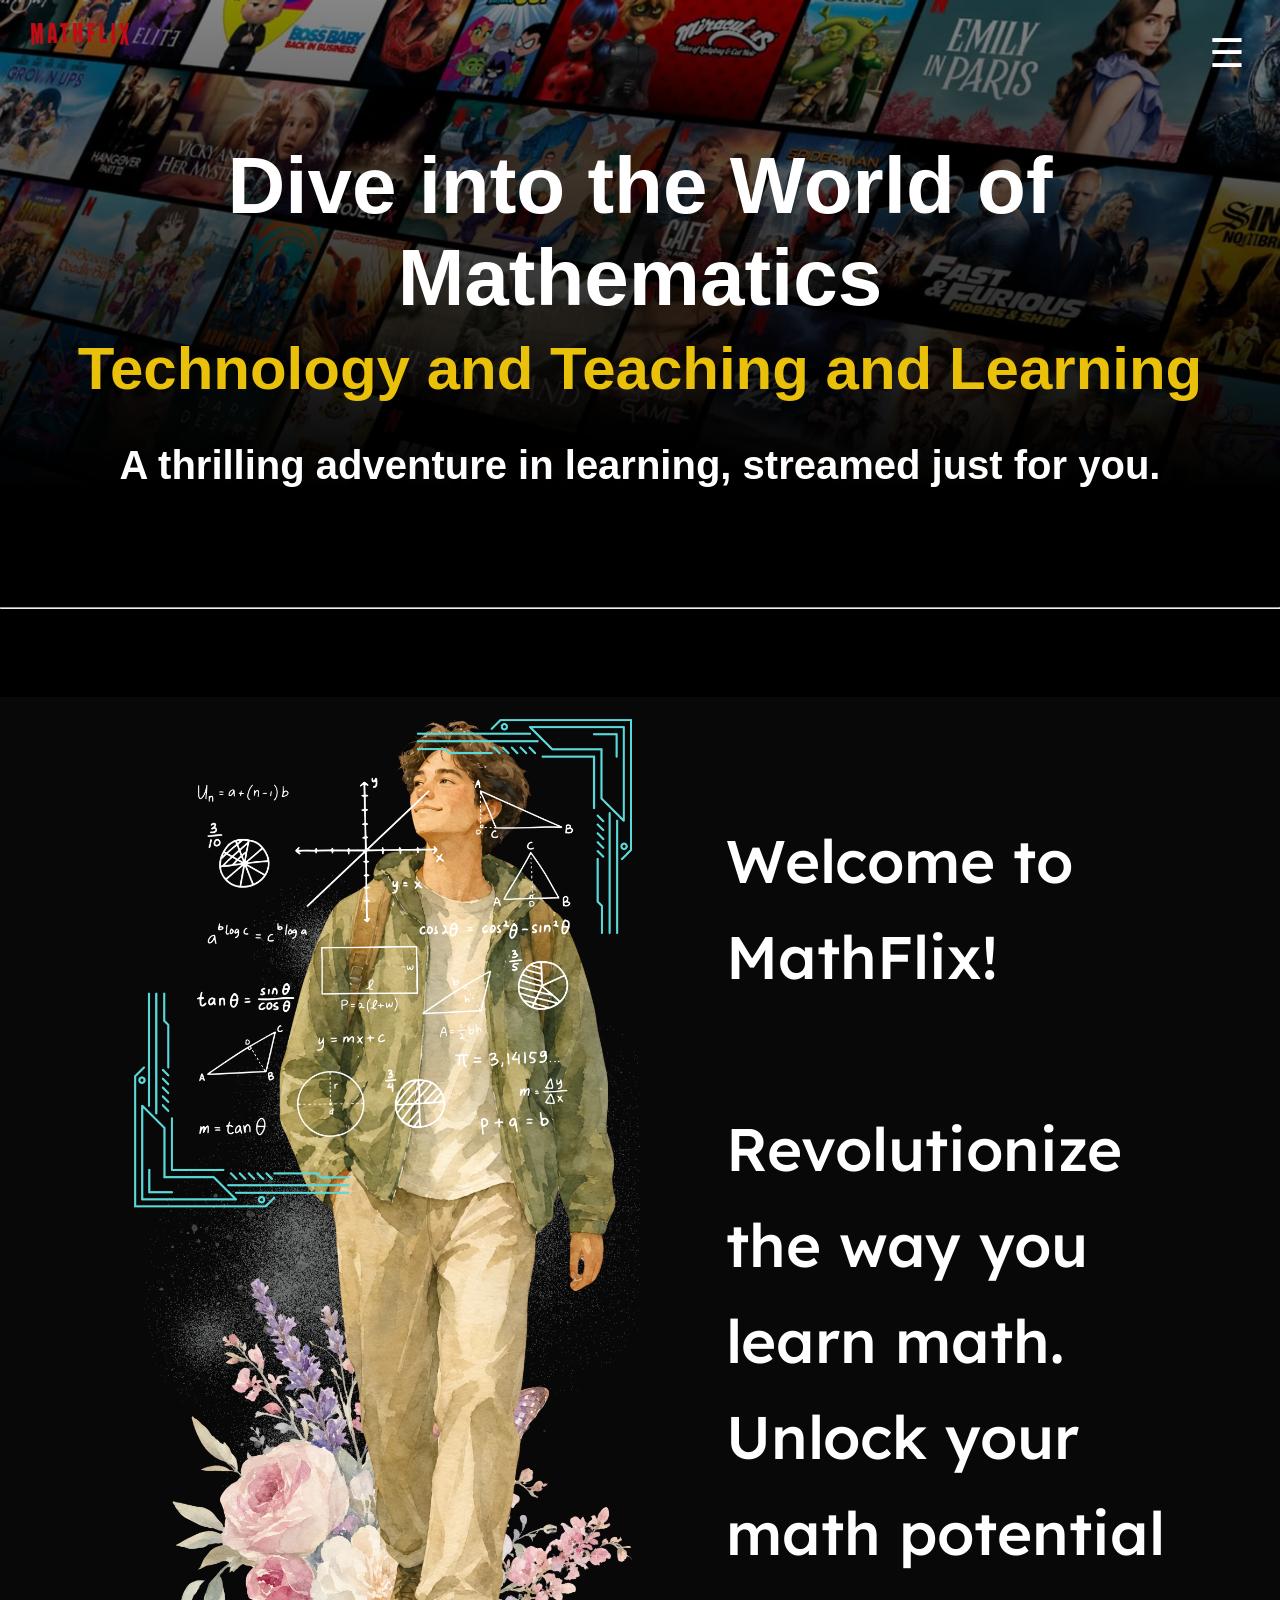
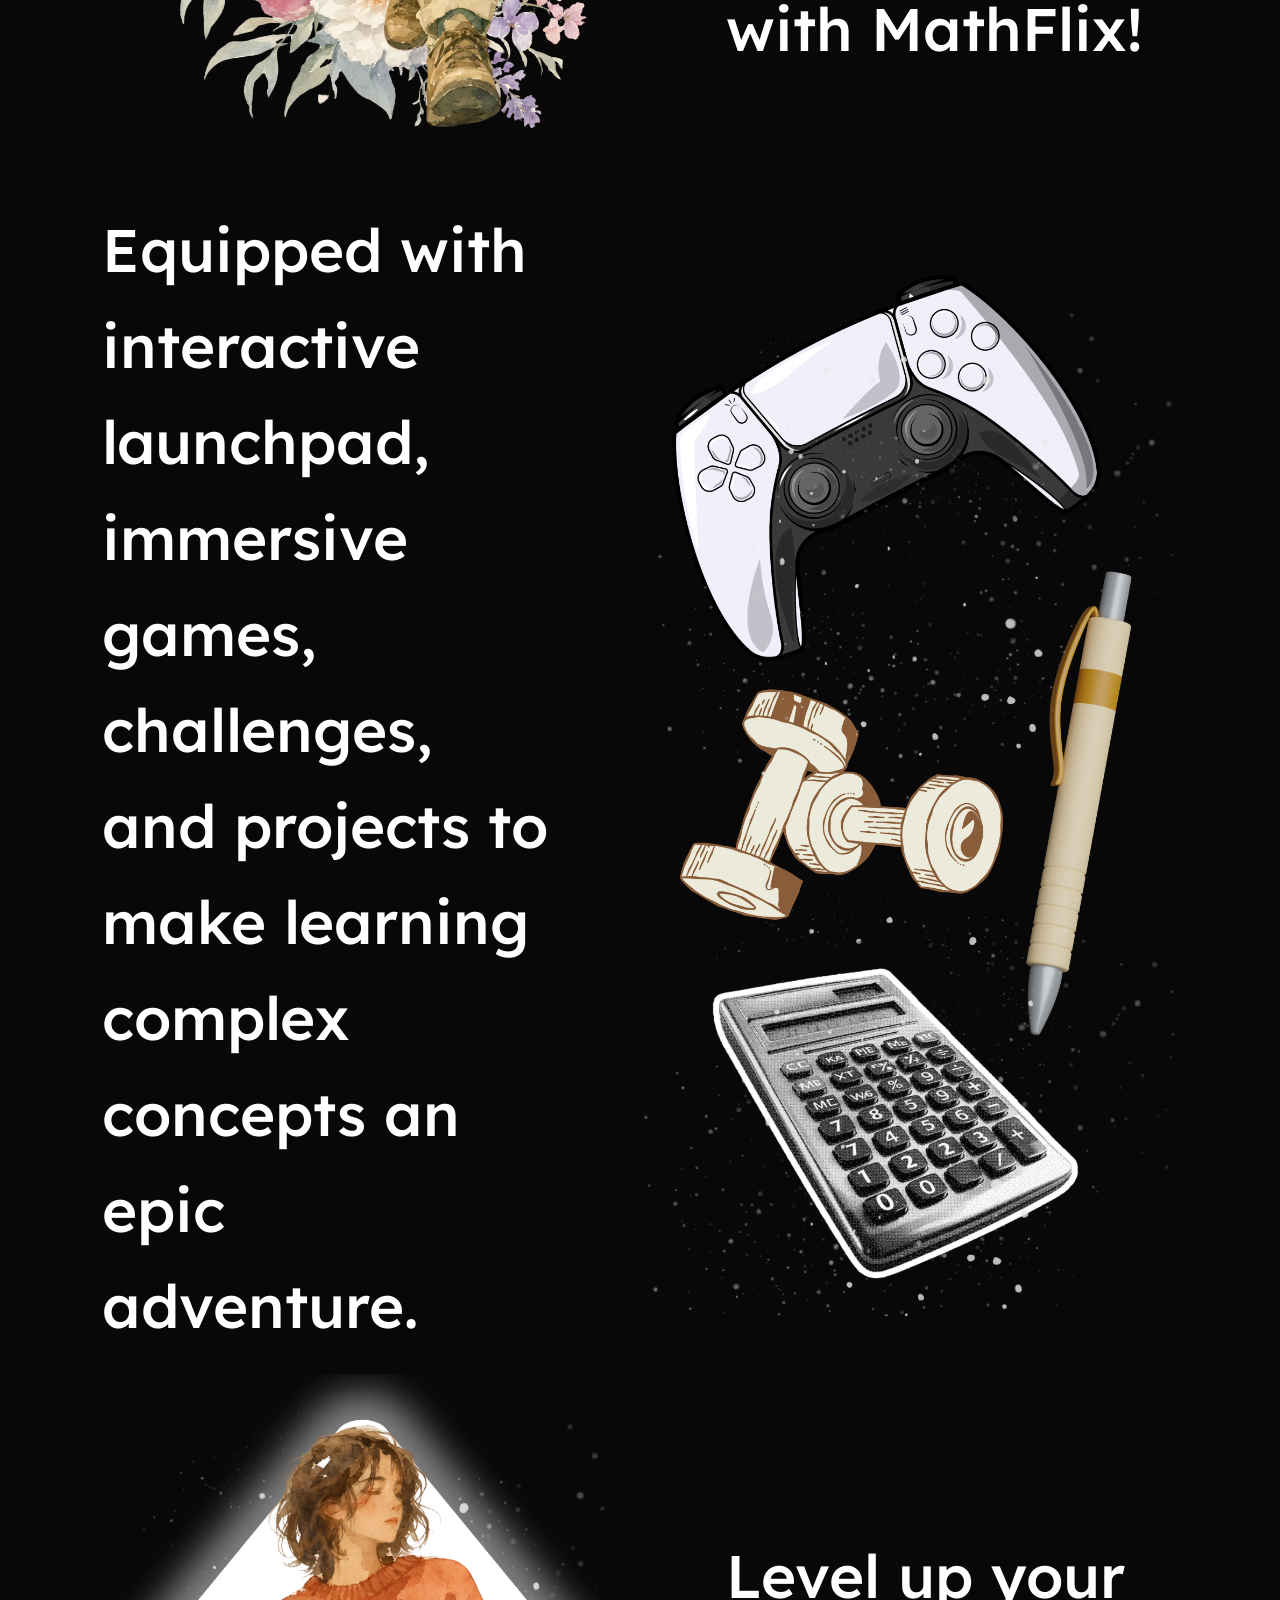
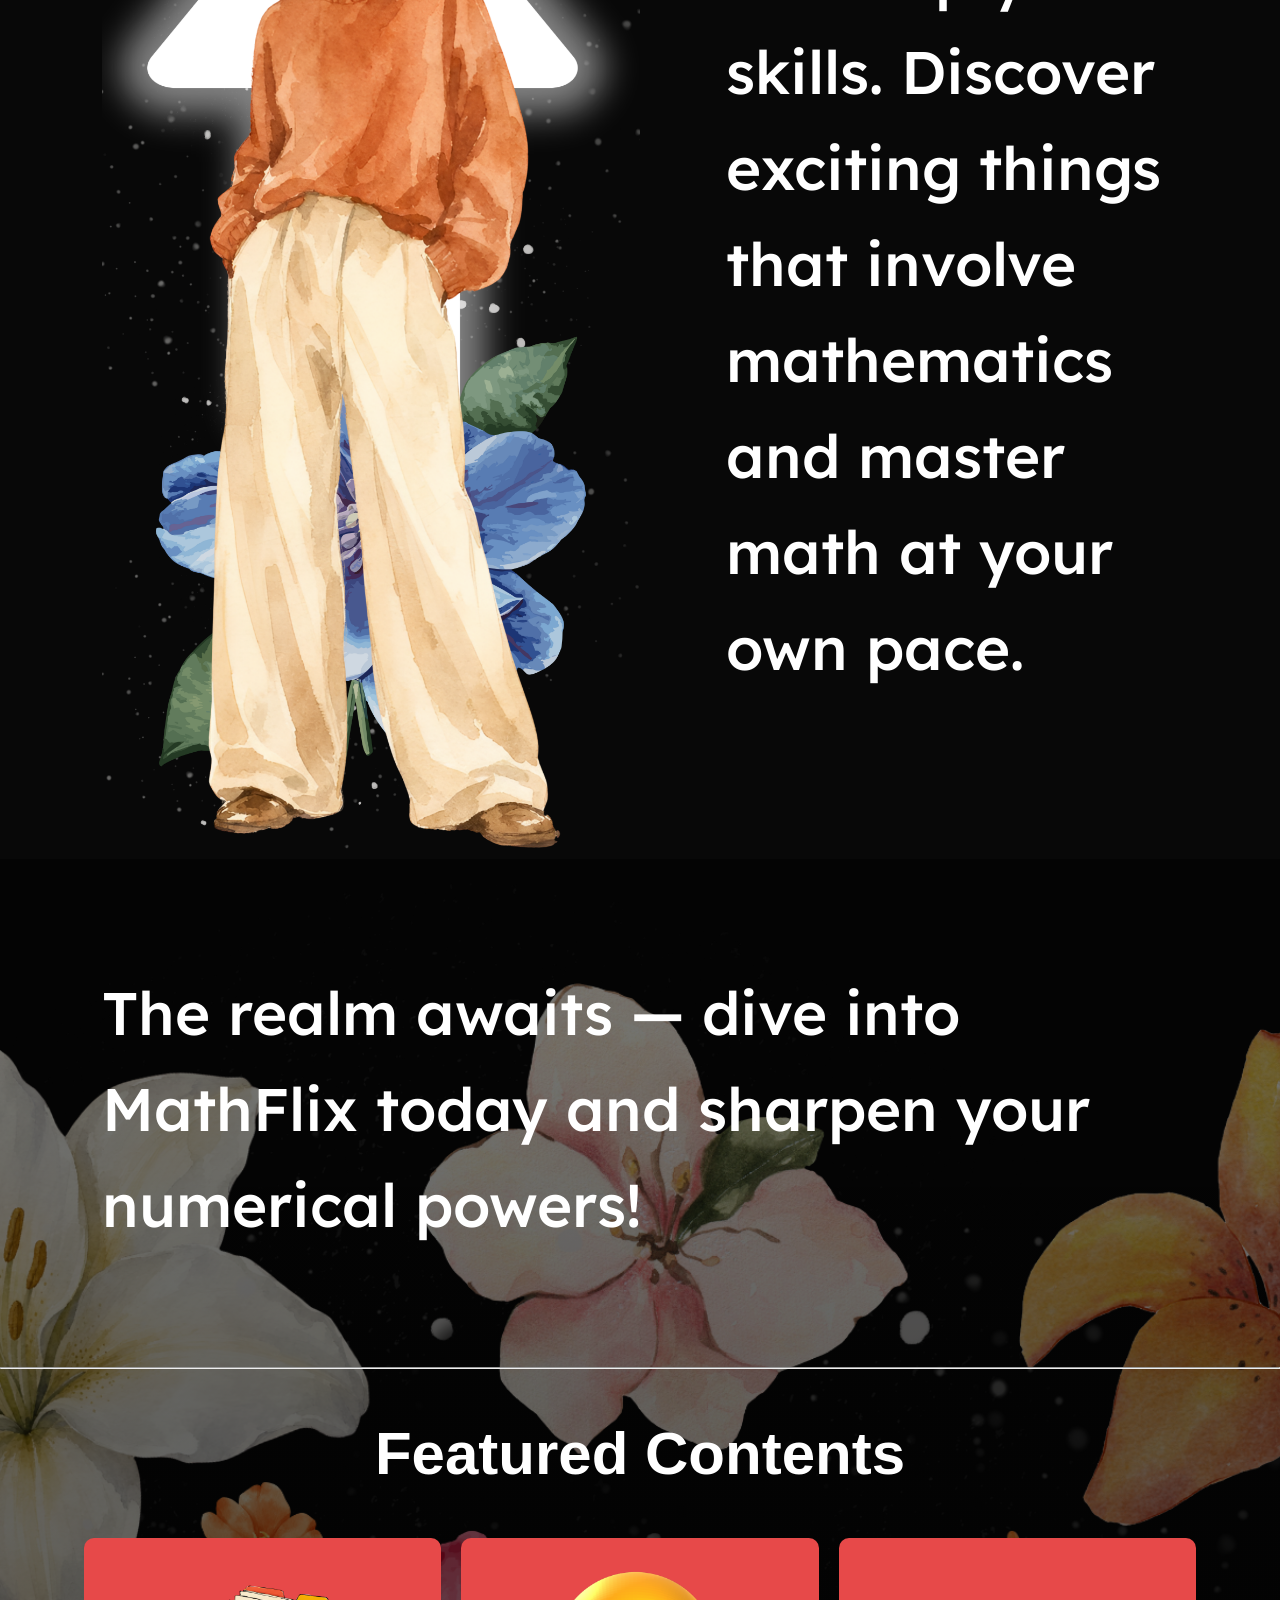
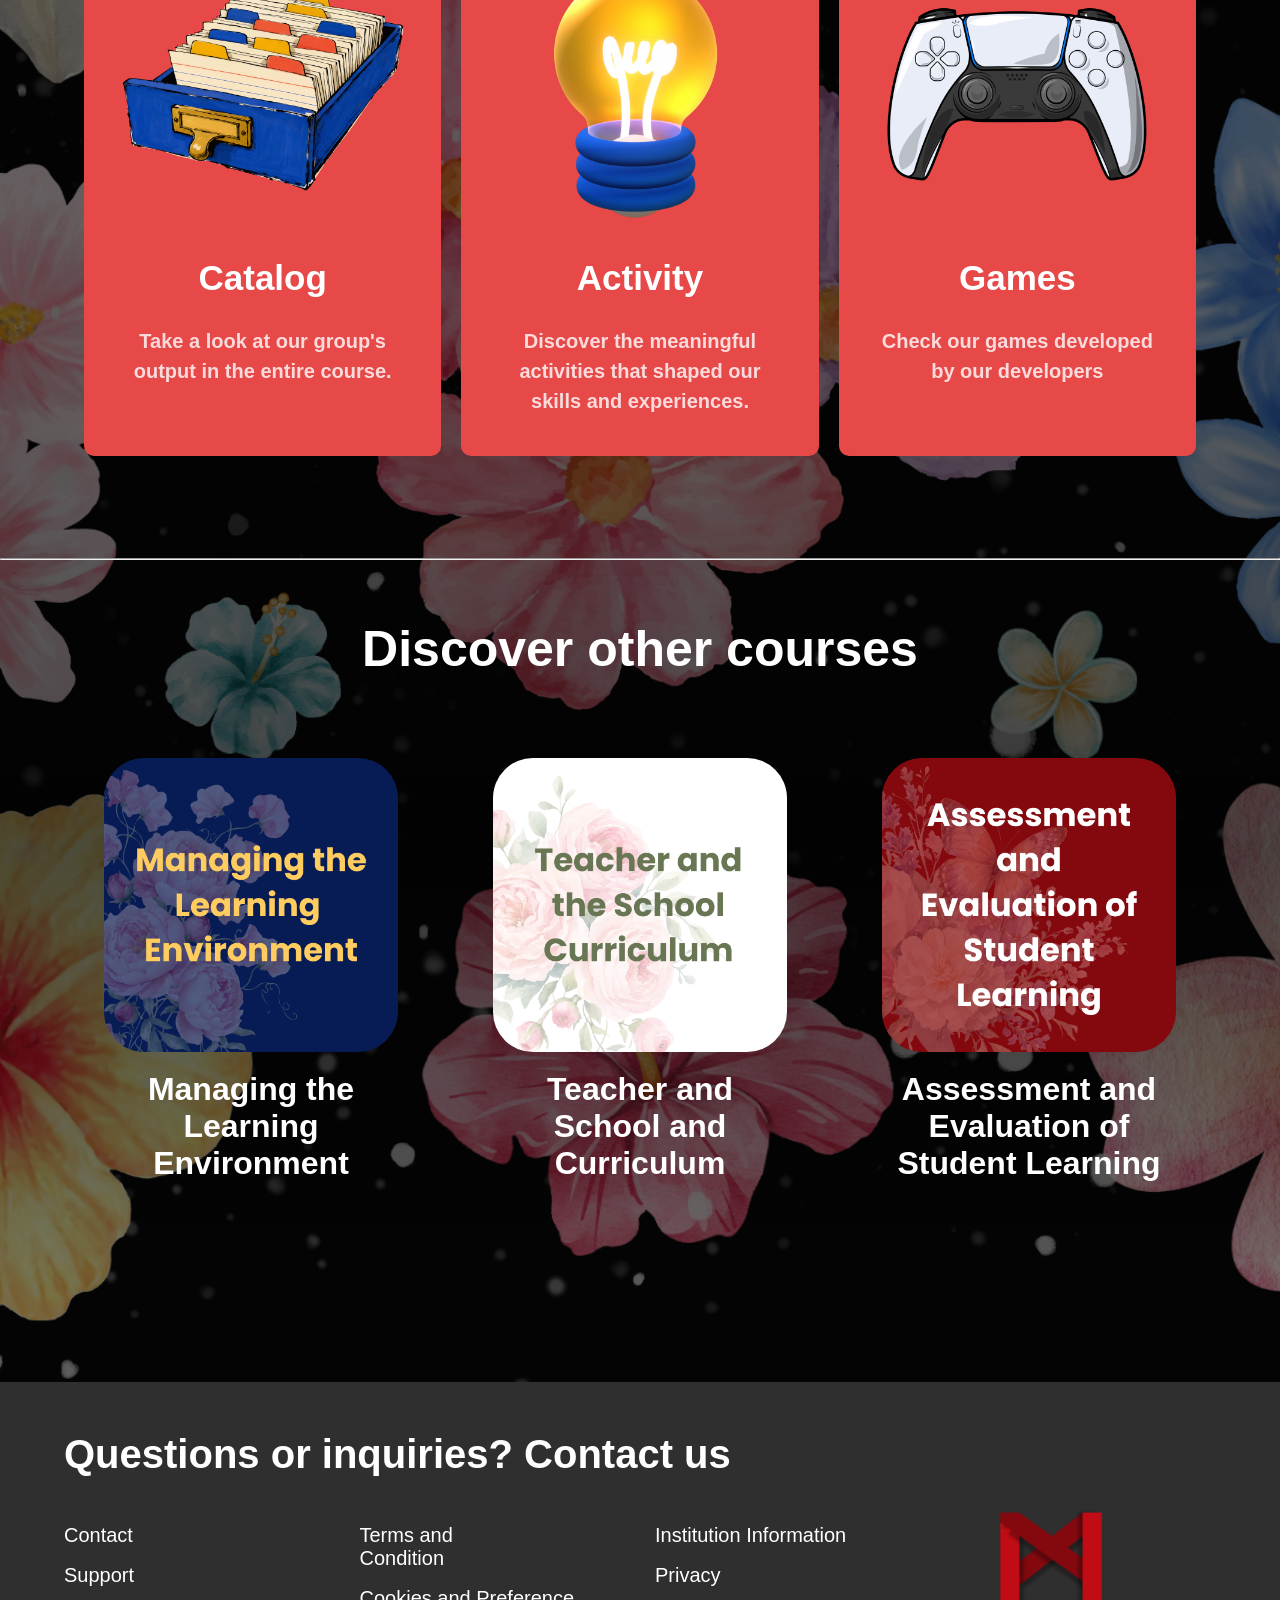
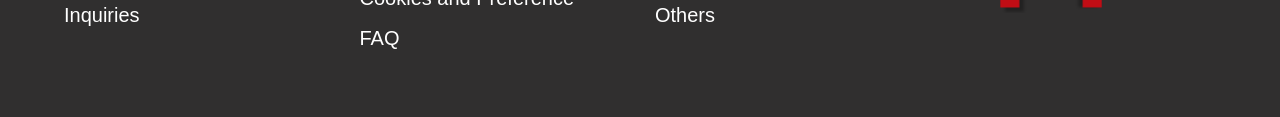
==== commit f19217c6: "Fix typo in featured card description" ====
--- a/index.html
+++ b/index.html
@@ -94,7 +94,7 @@
                 <a href="catalog.html" class="featured-card">
                     <div class="featured-image"><img src="THomeF/13.png"></div>
                     <h3>Catalog</h3>
-                    <p>Take a look at out group's out the entire course.</p>
+                    <p>Take a look at our group's output in the entire course.</p>
                 </a>
                 <a href="activity.html" class="featured-card">
                     <div class="featured-image"><img src="THomeF/14.png"></div>
@@ -161,6 +161,6 @@
             </div>
         </div>
     </section>
-    <script src="/java/index.js"></script>
+    <script src="java/index.js"></script>
     </body>
 </html>
--- a/Cascade/index.css
+++ b/Cascade/index.css
@@ -82,8 +82,8 @@
 #f1 {
     margin: 0;
     background-image: 
-        linear-gradient(rgba(0, 0, 0, 0.3), rgba(0, 0, 0, 1.0)),
-        url("/background/bg.png");
+        linear-gradient(rgba(0, 0, 0, 0.3) 0%, rgba(0, 0, 0, 1.0) 70%),
+        url("../background/bg.png");
     background-size: 100% auto;
     background-position: center top;
     background-repeat: no-repeat;
@@ -222,7 +222,7 @@
             rgba(0, 0, 0, 0.7) 75%,
             rgba(0, 0, 0, 0.5) 100%
         ),
-        url("/background/bghome.png");
+        url("../background/bghome.png");
     background-size: cover;
     background-position: center top;
     background-repeat: no-repeat;
@@ -350,12 +350,12 @@
     width: 100%;
     height: auto;
     border-radius: 40px;
-    transition:0.1s ease-in-out;
+    transition:0.15s ease-in-out;
 }
 
 .course-image img:hover {
     transform:scale(1.03);
-    border-radius:100px;
+    border-radius:100%;
 }
 
 .course-card h4 {
@@ -410,4 +410,4 @@
 #logoend {
     width:200px;
     padding:0;
-}+}
